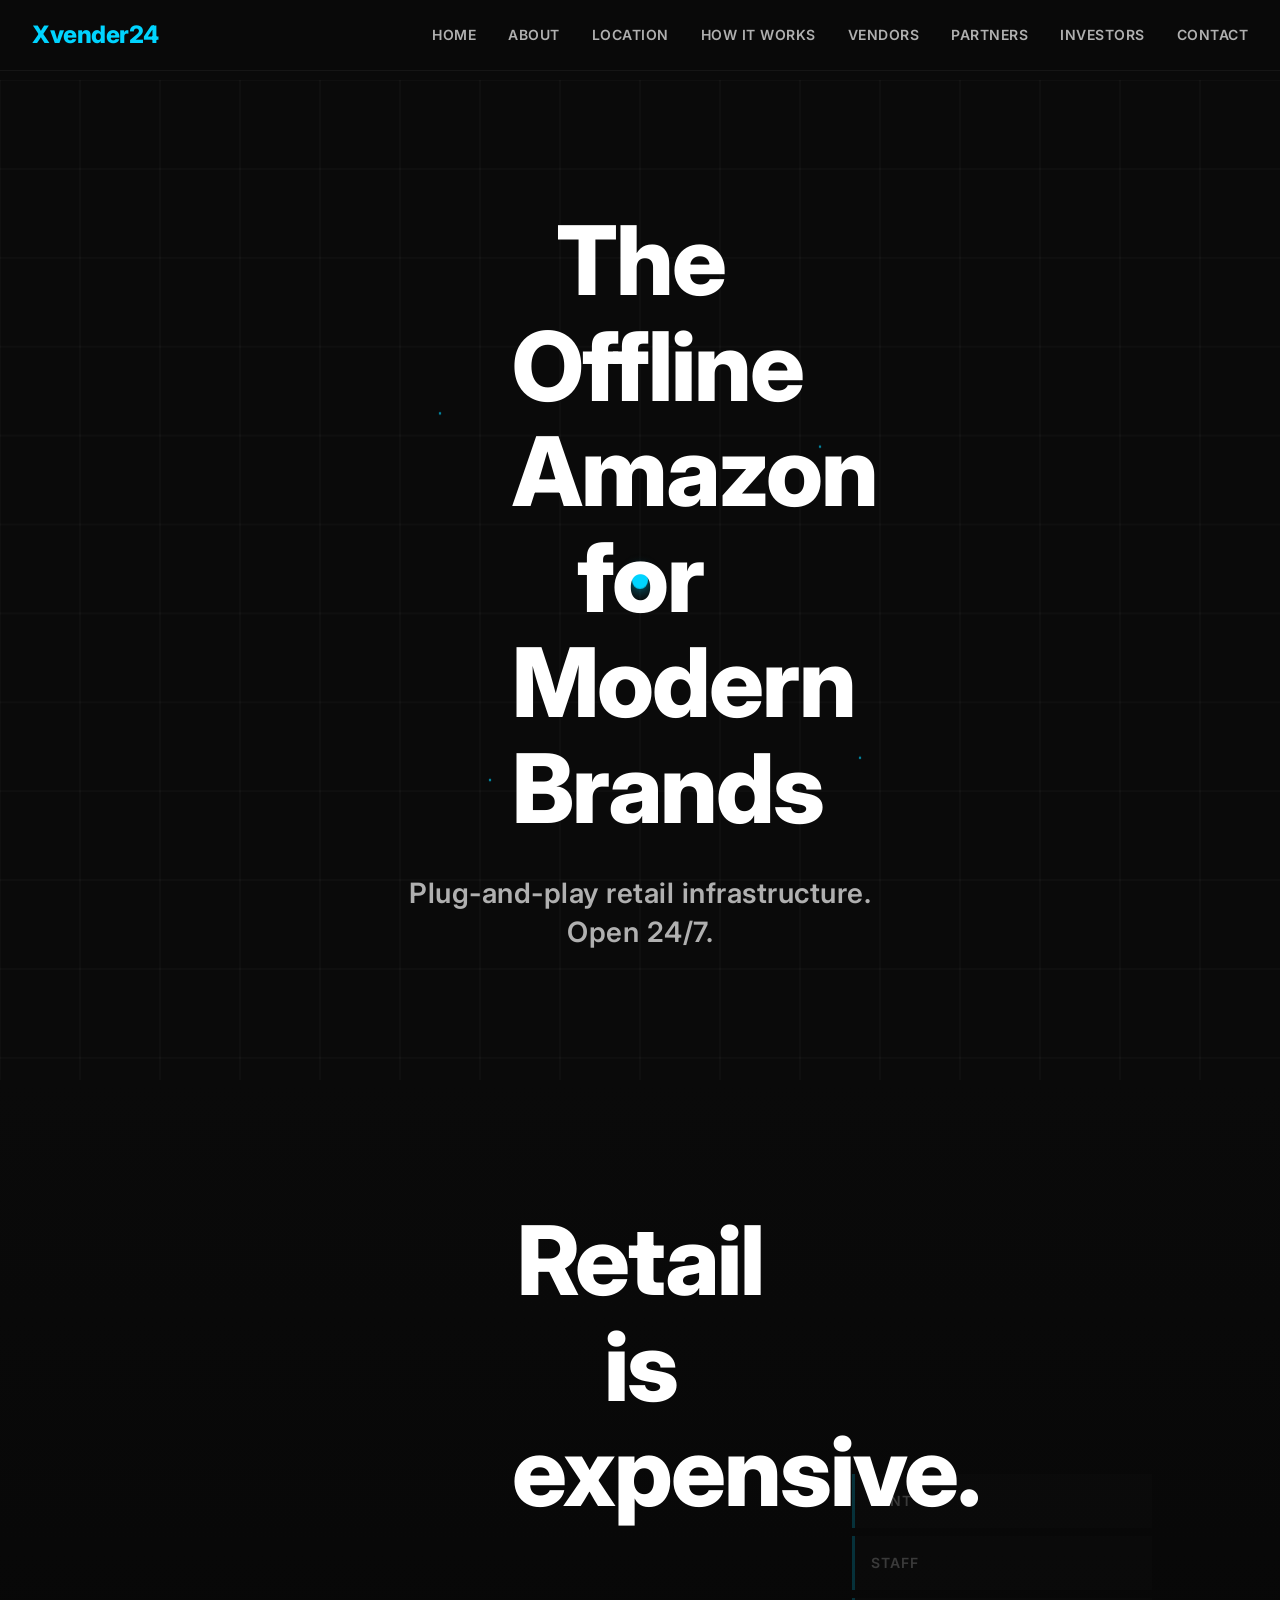
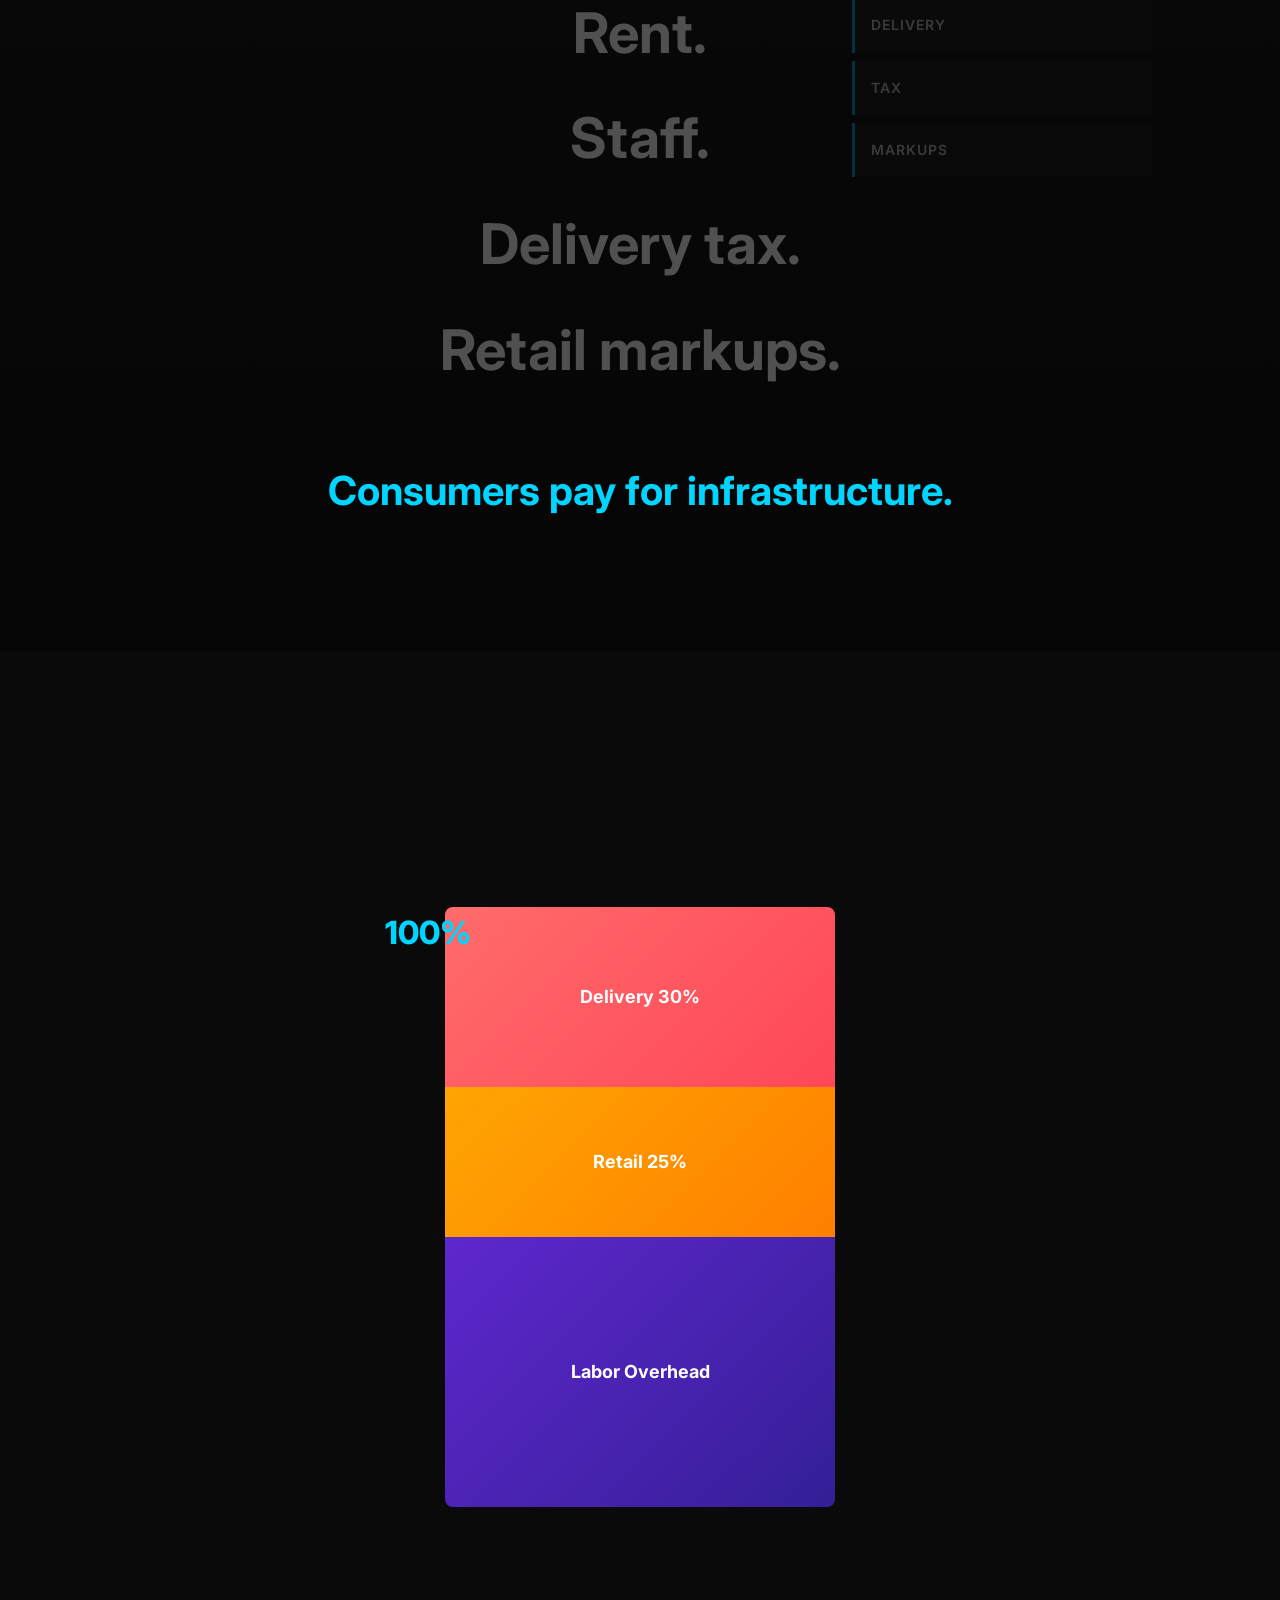
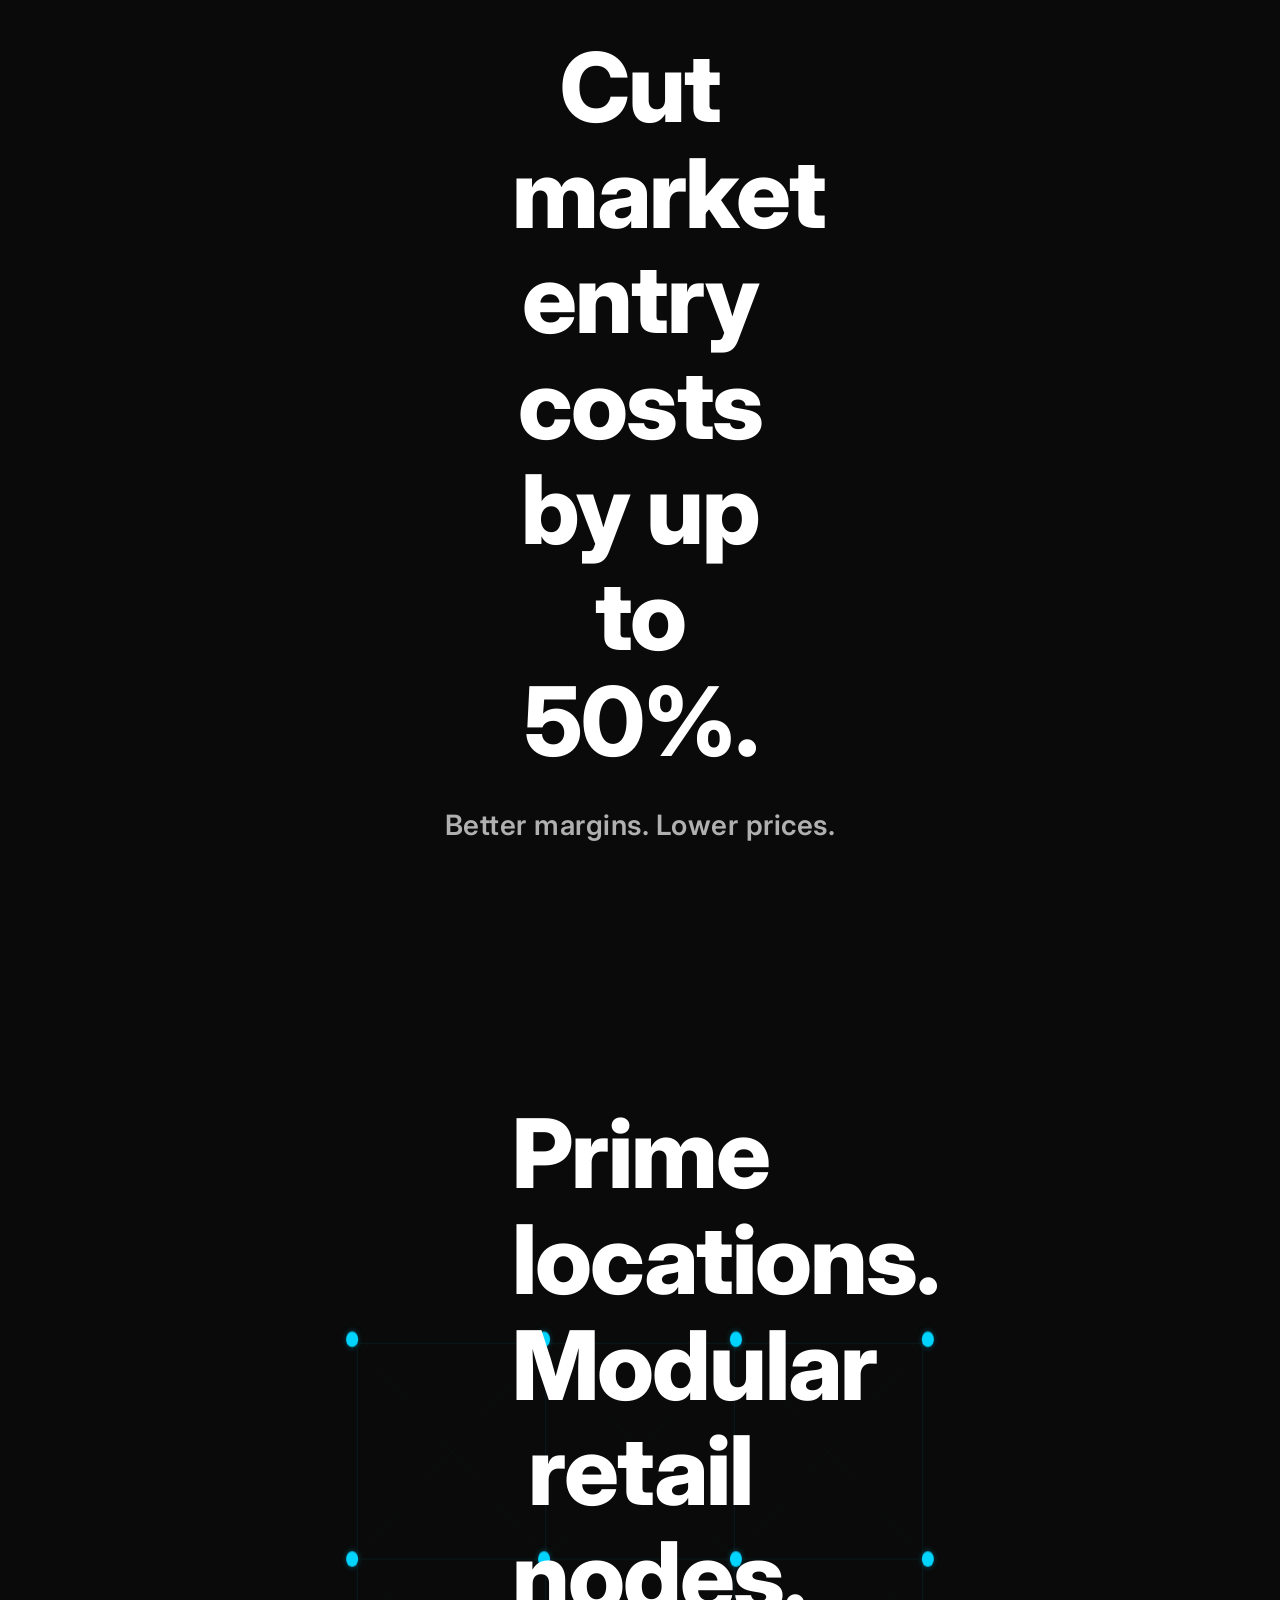
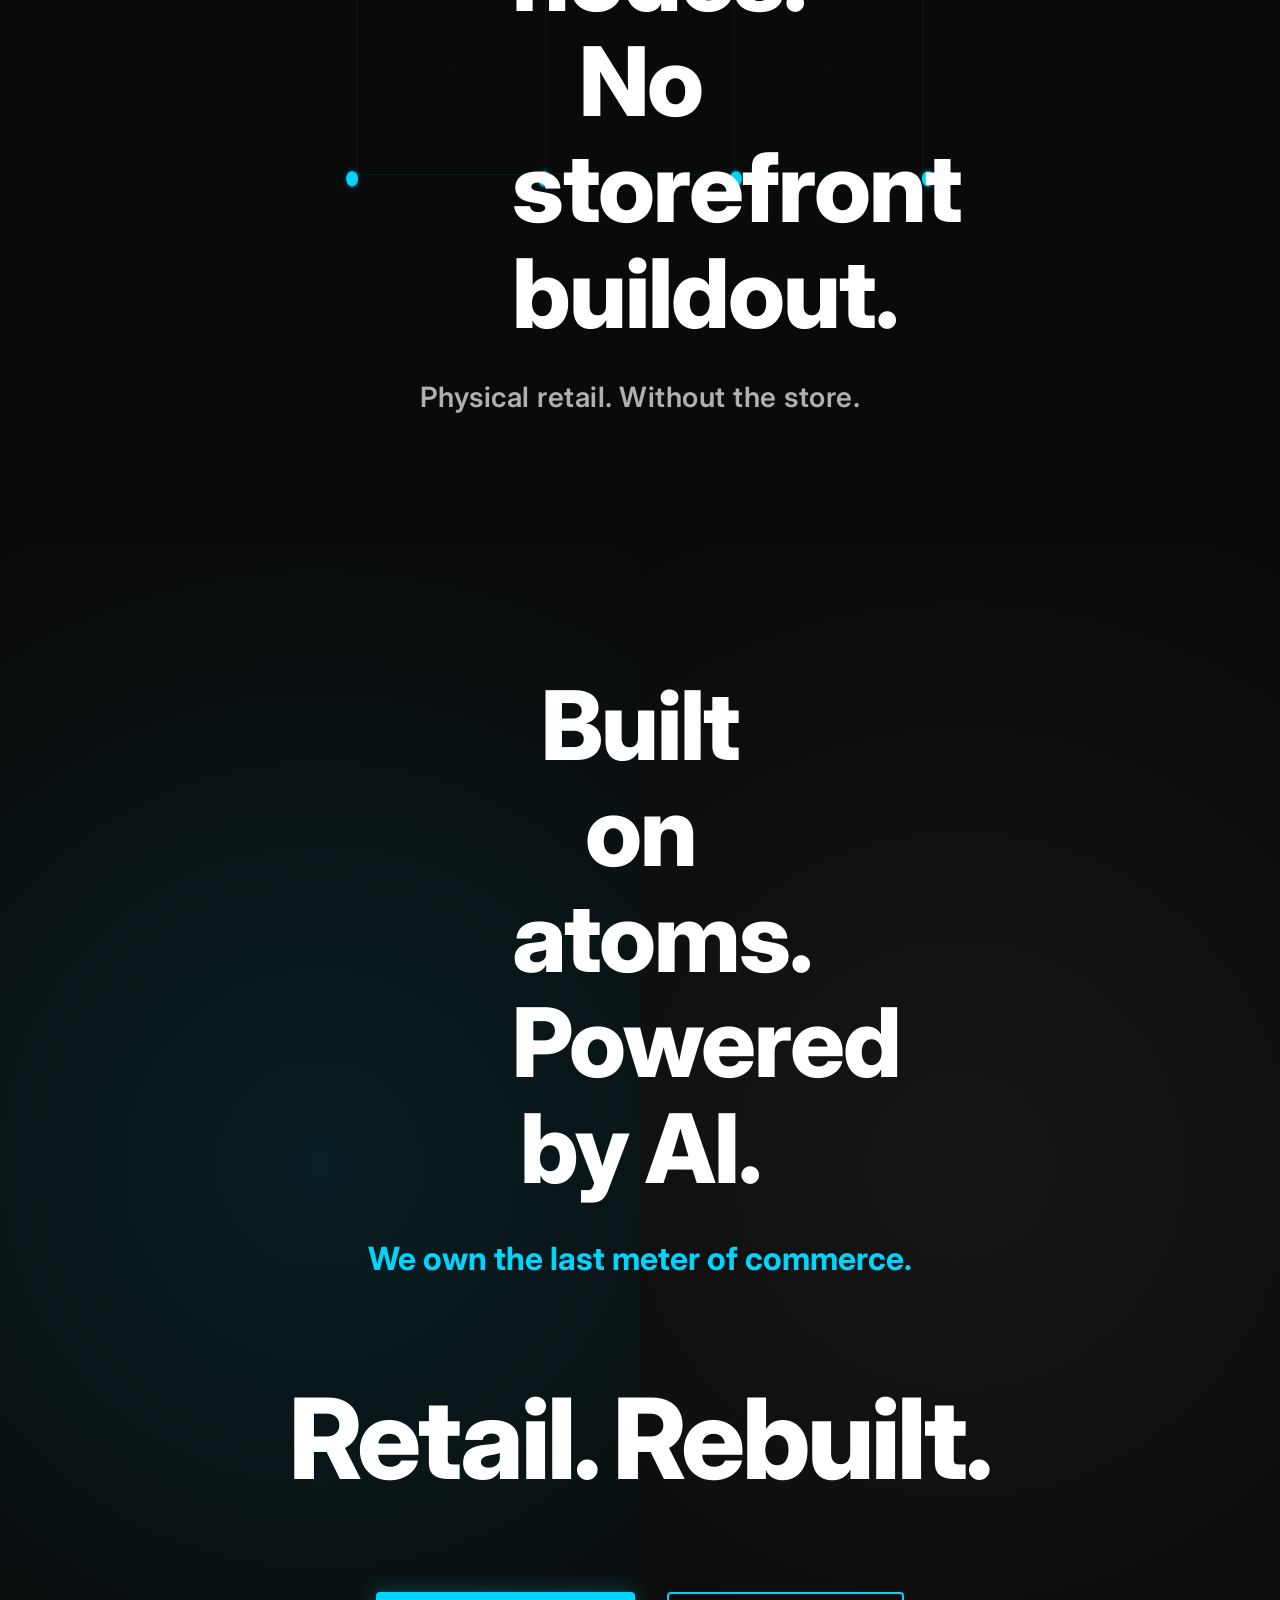
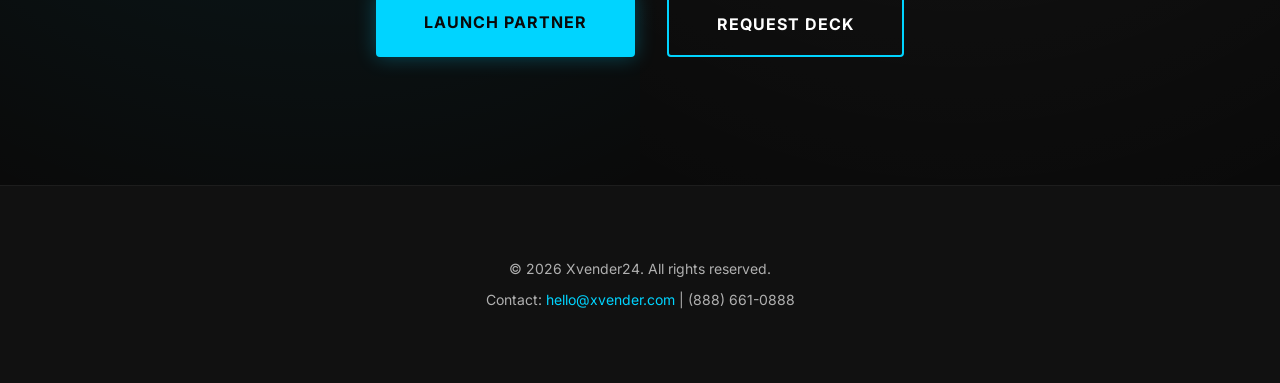
==== index.html @ c65c221c "🚀 Initial launch: Xvender24 static site - 7 pages: Home, About, Contact, How It Works, Investors, Pa" ====
<!DOCTYPE html>
<html lang="en">
<head>
    <meta charset="UTF-8">
    <meta name="viewport" content="width=device-width, initial-scale=1.0">
    <title>Xvender24 - The Offline Amazon for Modern Brands</title>
    <link rel="stylesheet" href="css/style.css">
    <link rel="preconnect" href="https://fonts.googleapis.com">
    <link rel="preconnect" href="https://fonts.gstatic.com" crossorigin>
    <link href="https://fonts.googleapis.com/css2?family=Inter:wght@400;600;700;800&display=swap" rel="stylesheet">
</head>
<body>
    <!-- Navigation -->
    <nav class="nav">
        <div class="nav-container">
            <div class="logo">Xvender24</div>
            <ul class="nav-menu">
                <li><a href="#home">Home</a></li>
                <li><a href="about.html">About</a></li>
                <li><a href="location.html">Location</a></li>
                <li><a href="how-it-works.html">How it Works</a></li>
                <li><a href="vendors.html">Vendors</a></li>
                <li><a href="partners.html">Partners</a></li>
                <li><a href="investors.html">Investors</a></li>
                <li><a href="contact.html">Contact</a></li>
            </ul>
        </div>
    </nav>

    <!-- Main Content -->
    <main class="main-content">
        
        <!-- SCREEN 1: CATEGORY DEFINITION -->
        <section class="screen screen-1" id="screen-1">
            <canvas id="cityCanvas" class="city-canvas"></canvas>
            <div class="screen-content">
                <h1 class="headline fade-in-up">The Offline Amazon<br>for Modern Brands</h1>
                <p class="subtitle fade-in-up delay-1">Plug-and-play retail infrastructure.<br>Open 24/7.</p>
            </div>
        </section>

        <!-- SCREEN 2: THE PROBLEM -->
        <section class="screen screen-2" id="screen-2">
            <div class="screen-content">
                <h2 class="headline fade-in-up">Retail is expensive.</h2>
                <div class="cost-layers">
                    <p class="cost-item fade-in-seq" data-delay="0">Rent.</p>
                    <p class="cost-item fade-in-seq" data-delay="1">Staff.</p>
                    <p class="cost-item fade-in-seq" data-delay="2">Delivery tax.</p>
                    <p class="cost-item fade-in-seq" data-delay="3">Retail markups.</p>
                </div>
                <p class="conclusion fade-in-up delay-4">Consumers pay for infrastructure.</p>
            </div>
            <div class="storefront-silhouette">
                <div class="cost-tag" data-label="Rent"></div>
                <div class="cost-tag" data-label="Staff"></div>
                <div class="cost-tag" data-label="Delivery"></div>
                <div class="cost-tag" data-label="Tax"></div>
                <div class="cost-tag" data-label="Markups"></div>
            </div>
        </section>

        <!-- SCREEN 3: THE SHIFT (CORE MOMENT) -->
        <section class="screen screen-3" id="screen-3">
            <div class="screen-content">
                <div class="cost-bar-container">
                    <div class="cost-bar" id="costBar">
                        <div class="cost-segment delivery" data-label="Delivery 30%"></div>
                        <div class="cost-segment retail" data-label="Retail 25%"></div>
                        <div class="cost-segment labor" data-label="Labor Overhead"></div>
                    </div>
                    <div class="cost-label-start">100%</div>
                    <div class="cost-label-end">50%</div>
                </div>
                <h2 class="headline fade-in-scale">Cut market entry costs<br>by up to 50%.</h2>
                <p class="subtitle fade-in-up delay-1">Better margins. Lower prices.</p>
            </div>
        </section>

        <!-- SCREEN 4: THE PLATFORM NETWORK -->
        <section class="screen screen-4" id="screen-4">
            <canvas id="networkCanvas" class="network-canvas"></canvas>
            <div class="screen-content">
                <h2 class="headline fade-in-up">Prime locations.<br>Modular retail nodes.<br>No storefront buildout.</h2>
                <p class="subtitle fade-in-up delay-1">Physical retail. Without the store.</p>
            </div>
        </section>

        <!-- SCREEN 5: STRATEGIC POSITION + CTA -->
        <section class="screen screen-5" id="screen-5">
            <div class="split-effect">
                <div class="split-left particles-canvas"></div>
                <div class="split-right product-silhouette"></div>
            </div>
            <div class="screen-content">
                <h2 class="headline fade-in-up">Built on atoms.<br>Powered by AI.</h2>
                <p class="tagline fade-in-up delay-1">We own the last meter of commerce.</p>
                <h3 class="final-line fade-in-scale delay-2">Retail. Rebuilt.</h3>
                <div class="cta-buttons fade-in-up delay-3">
                    <a href="vendors.html" class="btn btn-primary">Launch Partner</a>
                    <a href="investors.html" class="btn btn-secondary">Request Deck</a>
                </div>
            </div>
        </section>

    </main>

    <!-- Footer -->
    <footer class="footer">
        <div class="footer-content">
            <p>&copy; 2026 Xvender24. All rights reserved.</p>
            <p>Contact: <a href="mailto:hello@xvender.com">hello@xvender.com</a> | (888) 661-0888</p>
        </div>
    </footer>

    <script src="js/script.js"></script>
</body>
</html>
---- css/style.css ----
/* ===================================
   XVENDER24 - TESLA MINIMAL STYLE
   Style: Strategic Infrastructure
   =================================== */

/* ===== GLOBAL RESET & VARIABLES ===== */
* {
    margin: 0;
    padding: 0;
    box-sizing: border-box;
}

:root {
    /* Colors */
    --primary-bg: #0a0a0a;
    --secondary-bg: #111111;
    --accent-blue: #00d4ff;
    --accent-glow: rgba(0, 212, 255, 0.3);
    --text-primary: #ffffff;
    --text-secondary: #b0b0b0;
    --cost-grey: #505050;
    
    /* Typography */
    --font-main: 'Inter', -apple-system, BlinkMacSystemFont, sans-serif;
    --weight-regular: 400;
    --weight-semibold: 600;
    --weight-bold: 700;
    --weight-extra-bold: 800;
    
    /* Spacing */
    --spacing-xs: 8px;
    --spacing-sm: 16px;
    --spacing-md: 32px;
    --spacing-lg: 64px;
    --spacing-xl: 128px;
    
    /* Animation */
    --transition-smooth: 0.6s cubic-bezier(0.4, 0, 0.2, 1);
    --transition-fast: 0.3s ease;
}

/* ===== BASE STYLES ===== */
body {
    font-family: var(--font-main);
    background-color: var(--primary-bg);
    color: var(--text-primary);
    line-height: 1.6;
    overflow-x: hidden;
    -webkit-font-smoothing: antialiased;
    -moz-osx-font-smoothing: grayscale;
}

html {
    scroll-behavior: smooth;
}

/* ===== NAVIGATION ===== */
.nav {
    position: fixed;
    top: 0;
    left: 0;
    width: 100%;
    background: rgba(10, 10, 10, 0.95);
    backdrop-filter: blur(10px);
    z-index: 1000;
    border-bottom: 1px solid rgba(255, 255, 255, 0.05);
}

.nav-container {
    max-width: 1400px;
    margin: 0 auto;
    padding: var(--spacing-sm) var(--spacing-md);
    display: flex;
    justify-content: space-between;
    align-items: center;
}

.logo {
    font-size: 24px;
    font-weight: var(--weight-extra-bold);
    letter-spacing: -0.5px;
    color: var(--accent-blue);
}

.logo a {
    text-decoration: none;
    color: inherit;
}

.nav-menu {
    list-style: none;
    display: flex;
    gap: var(--spacing-md);
}

.nav-menu a {
    text-decoration: none;
    color: var(--text-secondary);
    font-size: 14px;
    font-weight: var(--weight-semibold);
    text-transform: uppercase;
    letter-spacing: 0.5px;
    transition: color var(--transition-fast);
}

.nav-menu a:hover {
    color: var(--accent-blue);
}

/* ===== MAIN CONTENT ===== */
.main-content {
    margin-top: 80px;
}

/* ===== SCREEN SECTIONS ===== */
.screen {
    min-height: 100vh;
    display: flex;
    align-items: center;
    justify-content: center;
    position: relative;
    padding: var(--spacing-xl) var(--spacing-md);
    overflow: hidden;
}

.screen-content {
    max-width: 1200px;
    margin: 0 auto;
    text-align: center;
    z-index: 10;
    position: relative;
}

/* ===== TYPOGRAPHY ===== */
.headline {
    font-size: clamp(48px, 8vw, 96px);
    font-weight: var(--weight-extra-bold);
    line-height: 1.1;
    letter-spacing: -2px;
    margin-bottom: var(--spacing-md);
    max-width: 4ch;
    margin-left: auto;
    margin-right: auto;
}

.subtitle {
    font-size: clamp(18px, 3vw, 28px);
    font-weight: var(--weight-semibold);
    color: var(--text-secondary);
    line-height: 1.4;
    letter-spacing: 0.5px;
}

.tagline {
    font-size: clamp(20px, 3.5vw, 32px);
    font-weight: var(--weight-bold);
    color: var(--accent-blue);
    margin: var(--spacing-md) 0;
}

.final-line {
    font-size: clamp(56px, 10vw, 112px);
    font-weight: var(--weight-extra-bold);
    letter-spacing: -3px;
    margin: var(--spacing-lg) 0;
}

.conclusion {
    font-size: clamp(24px, 4vw, 40px);
    font-weight: var(--weight-bold);
    margin-top: var(--spacing-lg);
    color: var(--accent-blue);
}

/* ===== ANIMATIONS ===== */
.fade-in-up {
    opacity: 0;
    transform: translateY(40px);
    transition: opacity var(--transition-smooth), 
                transform var(--transition-smooth);
}

.fade-in-up.visible {
    opacity: 1;
    transform: translateY(0);
}

.fade-in-scale {
    opacity: 0;
    transform: scale(0.95);
    transition: opacity var(--transition-smooth), 
                transform var(--transition-smooth);
}

.fade-in-scale.visible {
    opacity: 1;
    transform: scale(1);
}

.fade-in-seq {
    opacity: 0;
    transform: translateY(20px);
    transition: opacity var(--transition-smooth), 
                transform var(--transition-smooth);
}

.fade-in-seq.visible {
    opacity: 1;
    transform: translateY(0);
}

.delay-1 { transition-delay: 0.8s; }
.delay-2 { transition-delay: 1.6s; }
.delay-3 { transition-delay: 2.4s; }
.delay-4 { transition-delay: 3.2s; }

/* ===== SCREEN 1: CITY CANVAS ===== */
.city-canvas {
    position: absolute;
    top: 0;
    left: 0;
    width: 100%;
    height: 100%;
    z-index: 1;
}

/* ===== SCREEN 2: STOREFRONT & COST LAYERS ===== */
.screen-2 {
    background: linear-gradient(to bottom, var(--primary-bg), #050505);
}

.cost-layers {
    margin: var(--spacing-lg) 0;
}

.cost-item {
    font-size: clamp(32px, 5vw, 56px);
    font-weight: var(--weight-bold);
    color: var(--cost-grey);
    margin: var(--spacing-sm) 0;
}

.storefront-silhouette {
    position: absolute;
    right: 10%;
    top: 50%;
    transform: translateY(-50%);
    width: 300px;
    height: 400px;
    opacity: 0.2;
}

.cost-tag {
    position: relative;
    width: 100%;
    padding: var(--spacing-sm);
    margin: var(--spacing-xs) 0;
    background: rgba(255, 255, 255, 0.05);
    border-left: 3px solid var(--accent-blue);
    font-size: 14px;
    font-weight: var(--weight-semibold);
    text-transform: uppercase;
    letter-spacing: 1px;
}

.cost-tag::before {
    content: attr(data-label);
}

/* ===== SCREEN 3: COST BAR ===== */
.cost-bar-container {
    position: relative;
    width: 100%;
    max-width: 600px;
    margin: var(--spacing-xl) auto;
}

.cost-bar {
    position: relative;
    width: 100%;
    height: 600px;
    background: rgba(255, 255, 255, 0.05);
    border-radius: 8px;
    overflow: hidden;
    display: flex;
    flex-direction: column;
}

.cost-segment {
    position: relative;
    width: 100%;
    transition: all var(--transition-smooth);
    display: flex;
    align-items: center;
    justify-content: center;
    color: var(--text-primary);
    font-weight: var(--weight-bold);
    font-size: 18px;
}

.cost-segment::before {
    content: attr(data-label);
}

.cost-segment.delivery {
    height: 30%;
    background: linear-gradient(135deg, #ff6b6b, #ff4757);
}

.cost-segment.retail {
    height: 25%;
    background: linear-gradient(135deg, #ffa502, #ff7f00);
}

.cost-segment.labor {
    height: 45%;
    background: linear-gradient(135deg, #5f27cd, #341f97);
}

.cost-segment.dissolve {
    opacity: 0;
    transform: translateY(-100px);
}

.cost-label-start,
.cost-label-end {
    position: absolute;
    left: -60px;
    font-size: 32px;
    font-weight: var(--weight-extra-bold);
    color: var(--accent-blue);
}

.cost-label-start {
    top: 0;
}

.cost-label-end {
    bottom: 0;
    opacity: 0;
    transition: opacity var(--transition-smooth);
}

.cost-label-end.visible {
    opacity: 1;
}

/* ===== SCREEN 4: NETWORK CANVAS ===== */
.network-canvas {
    position: absolute;
    top: 0;
    left: 0;
    width: 100%;
    height: 100%;
    z-index: 1;
}

/* ===== SCREEN 5: SPLIT EFFECT & CTA ===== */
.split-effect {
    position: absolute;
    top: 0;
    left: 0;
    width: 100%;
    height: 100%;
    display: flex;
}

.split-left,
.split-right {
    width: 50%;
    height: 100%;
}

.split-left {
    background: radial-gradient(circle at center, rgba(0, 212, 255, 0.1), transparent);
}

.split-right {
    background: radial-gradient(circle at center, rgba(255, 255, 255, 0.05), transparent);
}

/* ===== CTA BUTTONS ===== */
.cta-buttons {
    display: flex;
    gap: var(--spacing-md);
    justify-content: center;
    margin-top: var(--spacing-lg);
}

.btn {
    display: inline-block;
    padding: 18px 48px;
    font-size: 16px;
    font-weight: var(--weight-bold);
    text-transform: uppercase;
    letter-spacing: 1px;
    text-decoration: none;
    border-radius: 4px;
    transition: all var(--transition-fast);
    cursor: pointer;
}

.btn-primary {
    background: var(--accent-blue);
    color: var(--primary-bg);
    box-shadow: 0 0 20px var(--accent-glow);
}

.btn-primary:hover {
    background: #00b8e6;
    box-shadow: 0 0 40px var(--accent-glow);
    transform: translateY(-2px);
}

.btn-secondary {
    background: transparent;
    color: var(--text-primary);
    border: 2px solid var(--accent-blue);
}

.btn-secondary:hover {
    background: var(--accent-blue);
    color: var(--primary-bg);
    transform: translateY(-2px);
}

/* ===== FOOTER ===== */
.footer {
    background: var(--secondary-bg);
    padding: var(--spacing-lg) var(--spacing-md);
    text-align: center;
    border-top: 1px solid rgba(255, 255, 255, 0.05);
}

.footer-content {
    max-width: 1200px;
    margin: 0 auto;
}

.footer p {
    color: var(--text-secondary);
    font-size: 14px;
    margin: var(--spacing-xs) 0;
}

.footer a {
    color: var(--accent-blue);
    text-decoration: none;
    transition: color var(--transition-fast);
}

.footer a:hover {
    color: var(--text-primary);
}

/* ===== RESPONSIVE ===== */
@media (max-width: 768px) {
    .nav-menu {
        display: none; /* Simplified for mobile - could add hamburger menu */
    }
    
    .headline {
        font-size: 48px;
        max-width: none;
    }
    
    .subtitle {
        font-size: 20px;
    }
    
    .cta-buttons {
        flex-direction: column;
        align-items: stretch;
    }
    
    .btn {
        width: 100%;
    }
    
    .cost-bar {
        height: 400px;
    }
    
    .split-effect {
        flex-direction: column;
    }
    
    .split-left,
    .split-right {
        width: 100%;
        height: 50%;
    }
    
    .storefront-silhouette {
        display: none;
    }
}
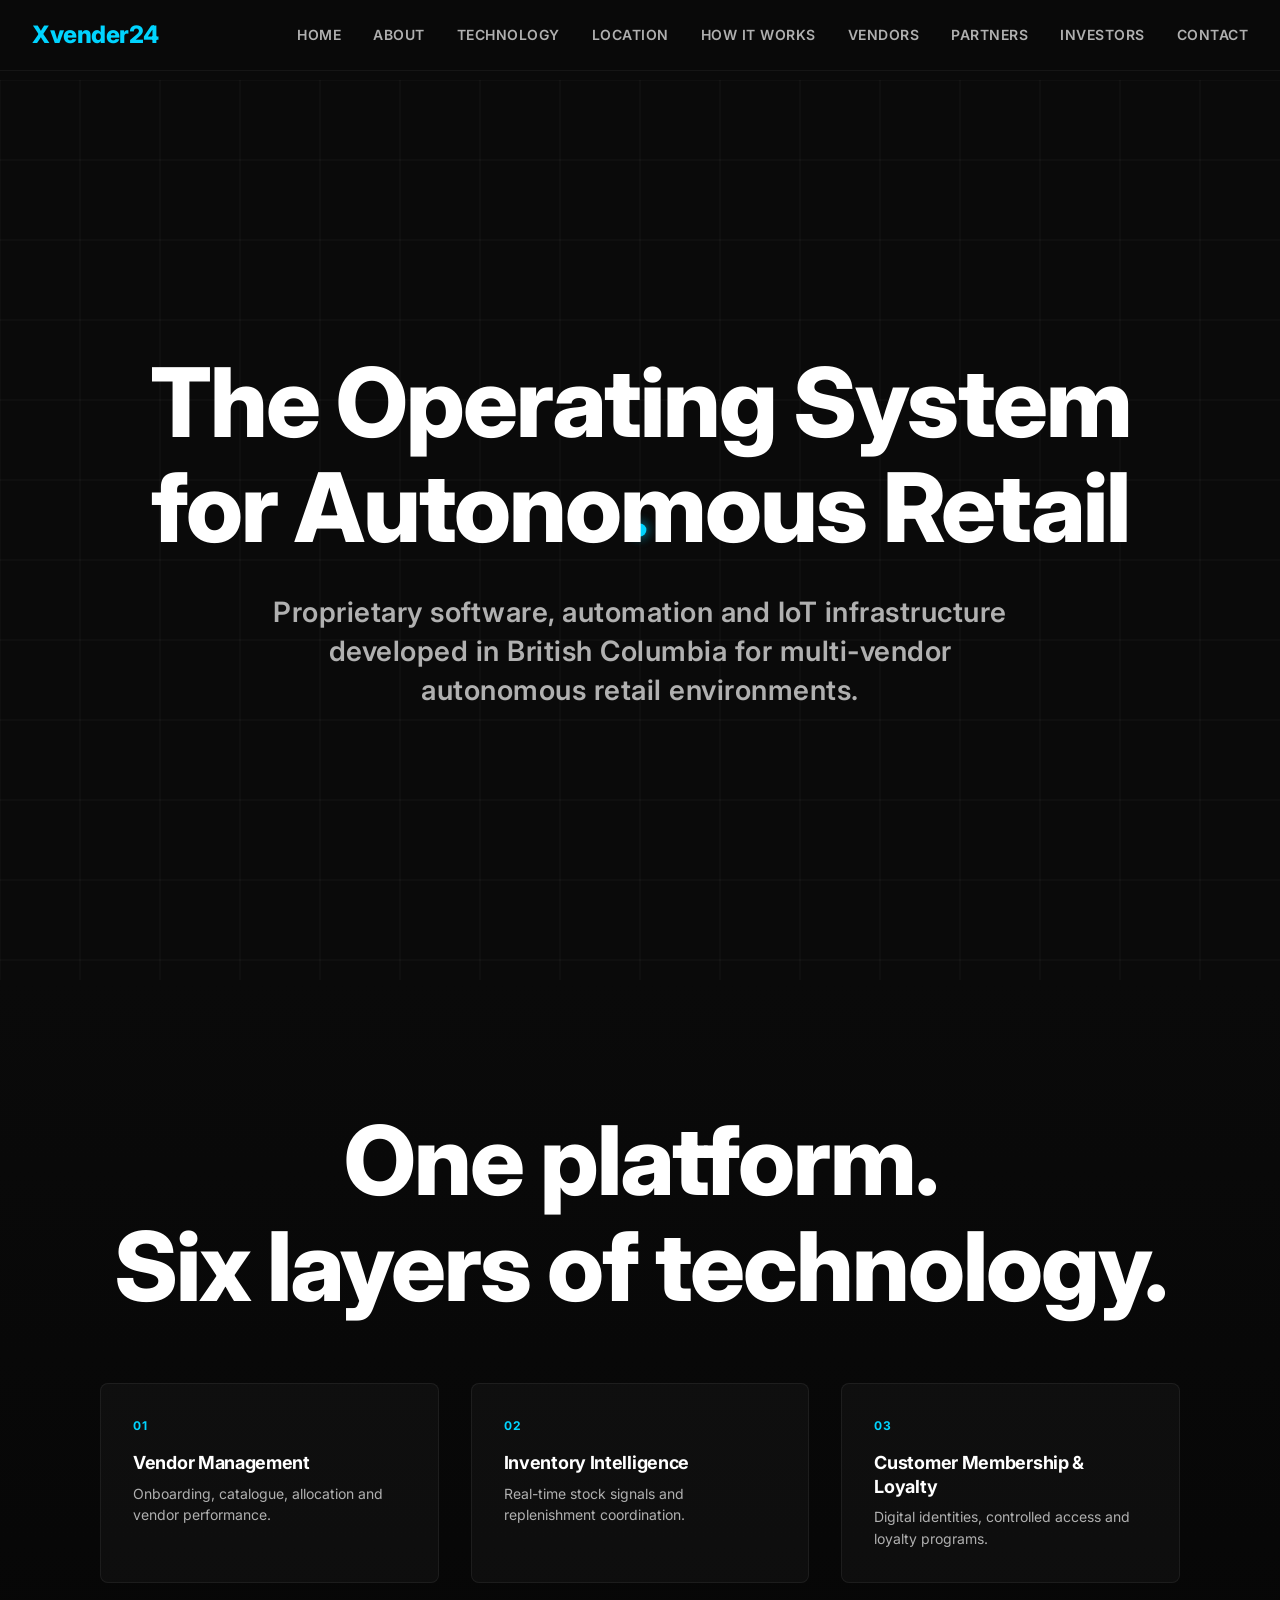
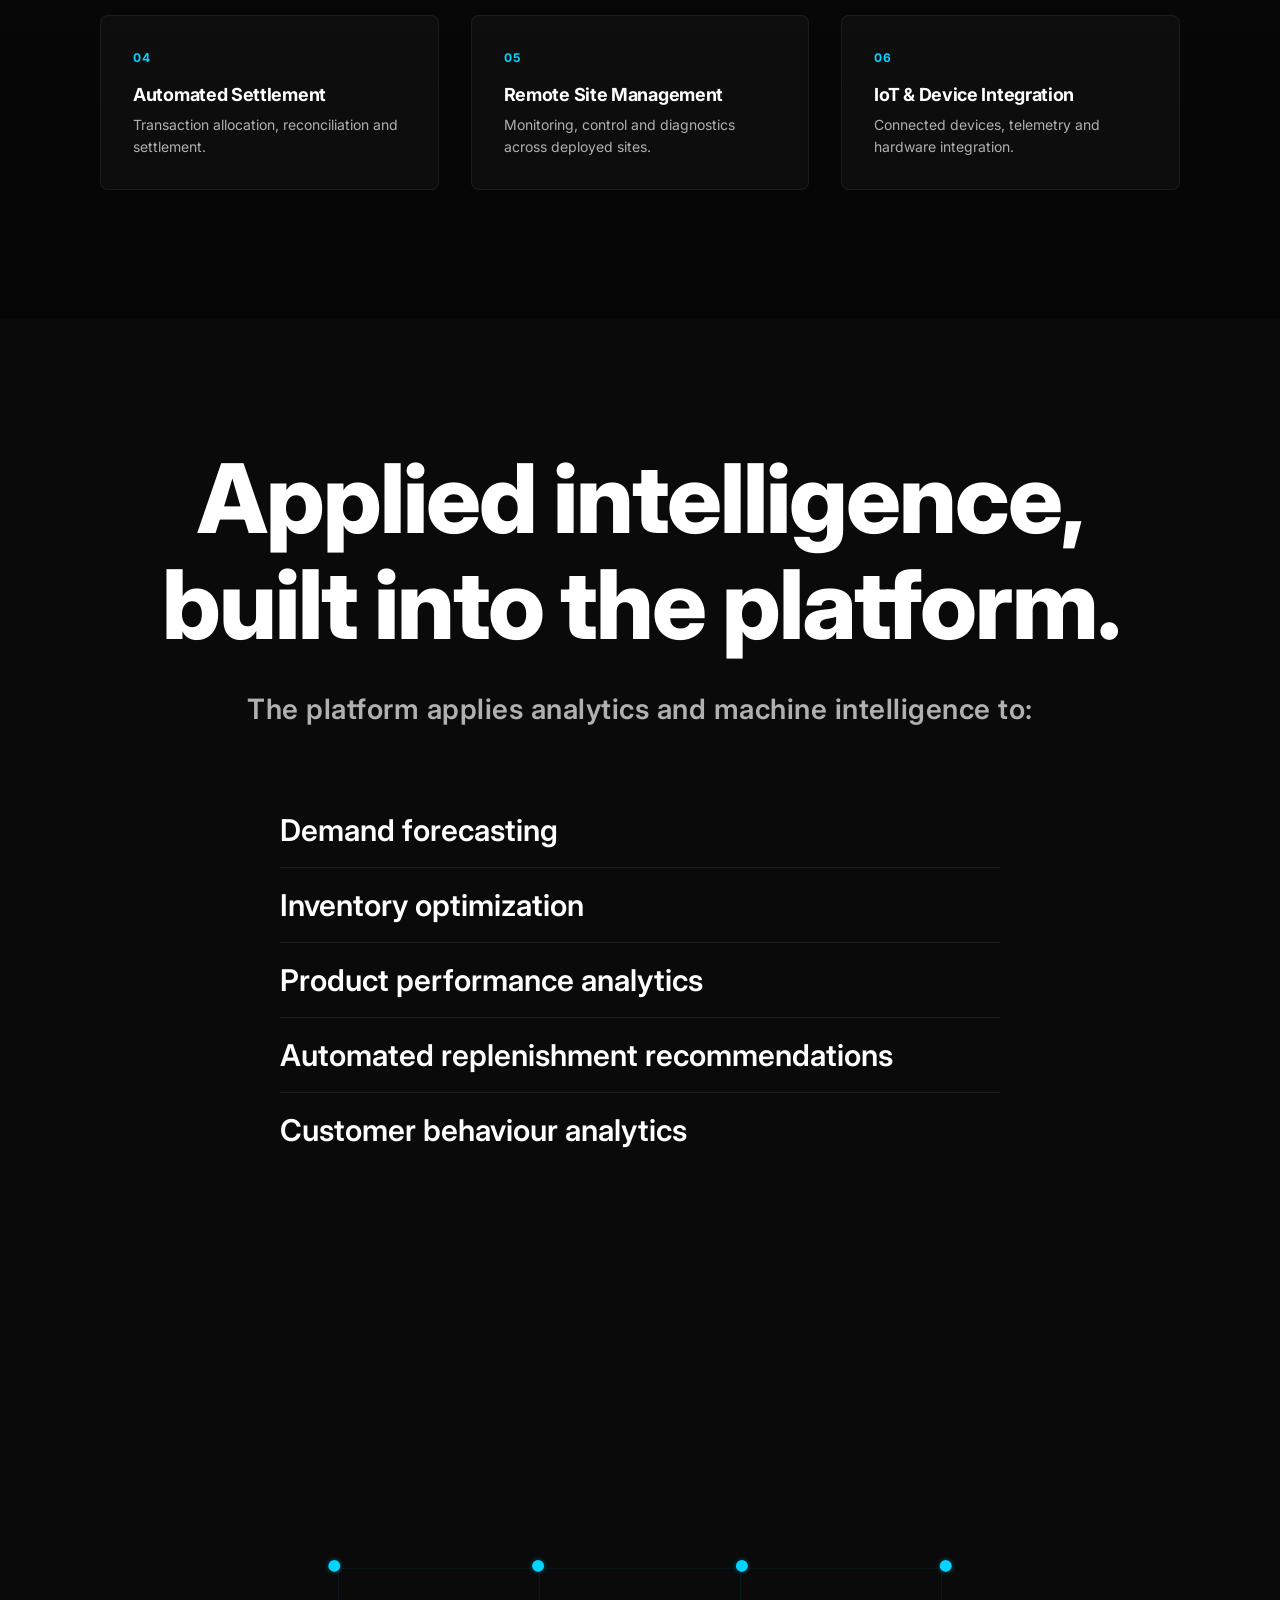
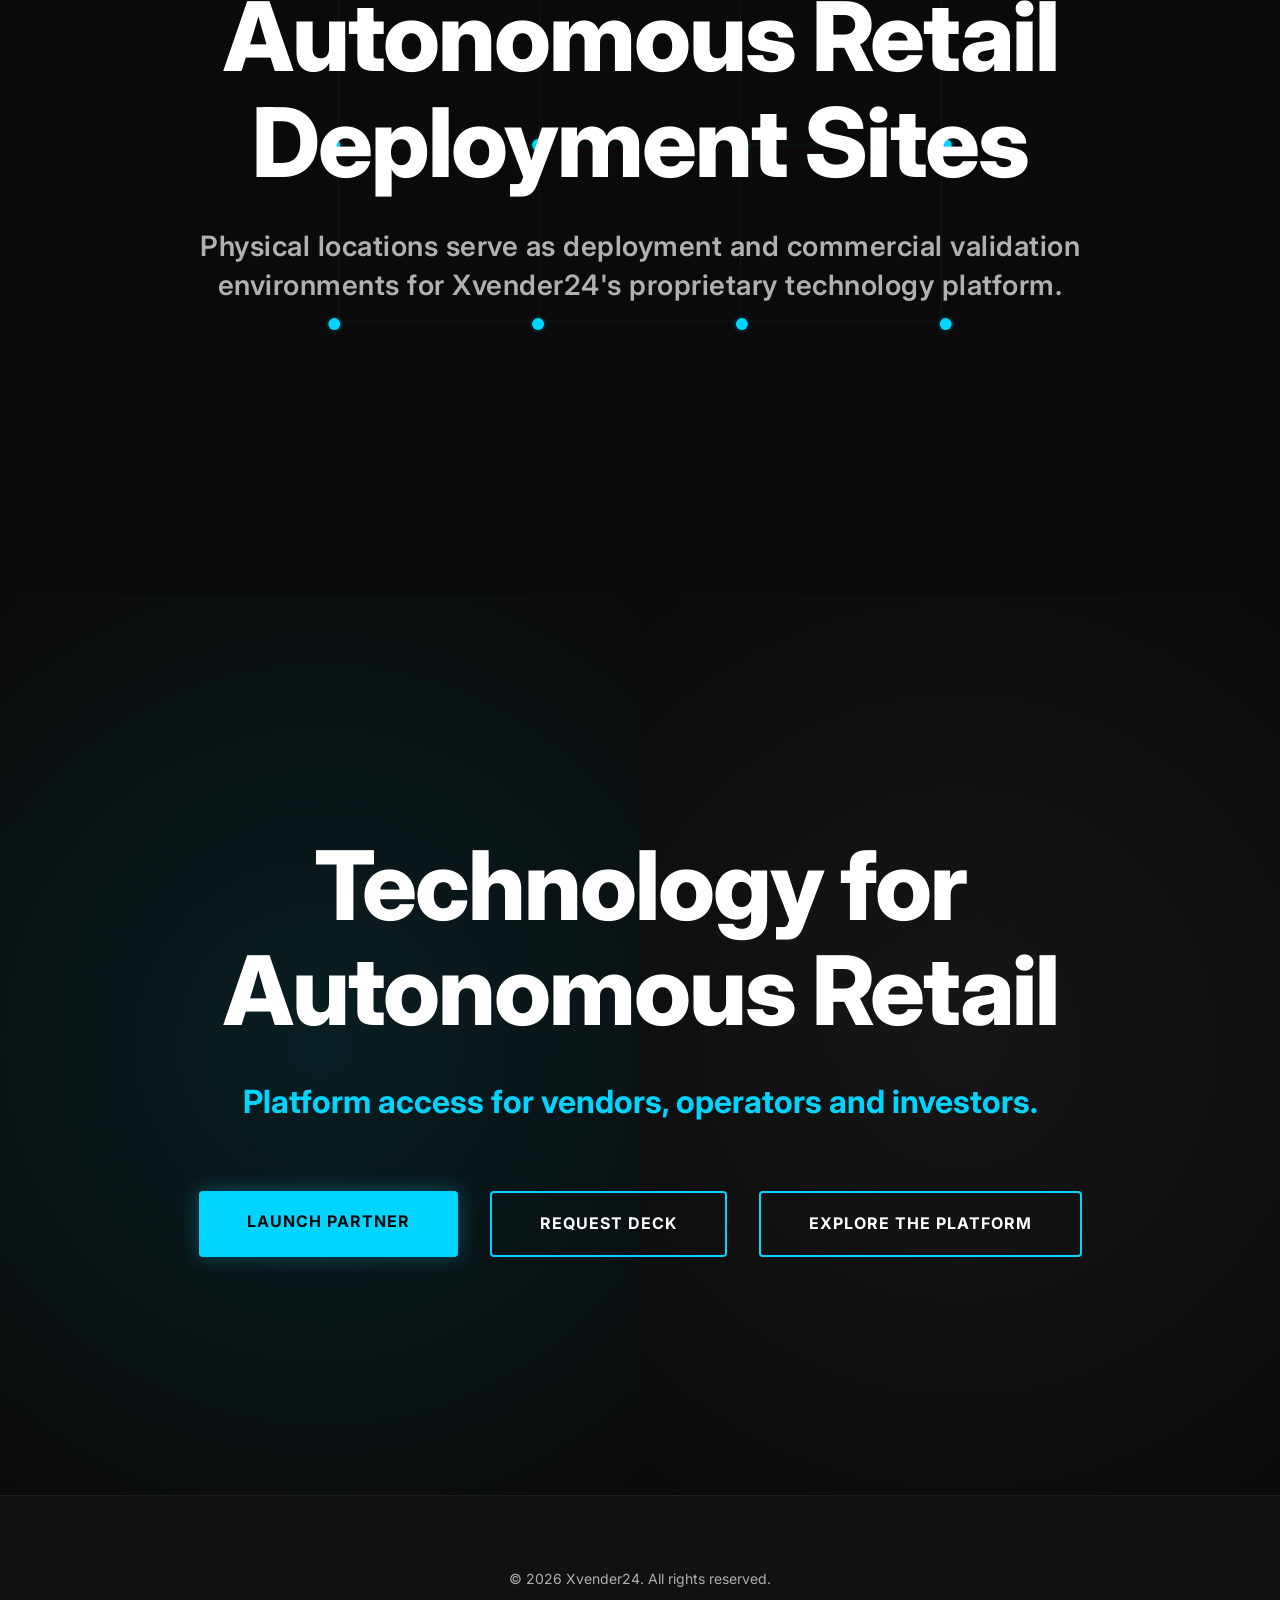
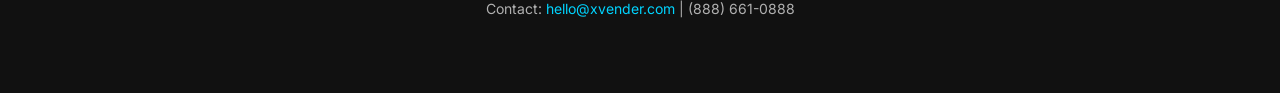
==== commit 53ae054a: "Rebrand to technology company: new home positioning, Technology page, no-js fallback, nav update" ====
--- a/index.html
+++ b/index.html
@@ -1,10 +1,13 @@
 <!DOCTYPE html>
-<html lang="en">
+<html lang="en" class="no-js">
 <head>
     <meta charset="UTF-8">
+    <script>document.documentElement.classList.remove('no-js');document.documentElement.classList.add('js');</script>
     <meta name="viewport" content="width=device-width, initial-scale=1.0">
-    <title>Xvender24 - The Offline Amazon for Modern Brands</title>
+    <title>Xvender24 - The Operating System for Autonomous Retail</title>
+    <meta name="description" content="Xvender24 develops proprietary software, automation and IoT infrastructure in British Columbia for multi-vendor autonomous retail environments.">
     <link rel="stylesheet" href="css/style.css">
+    <link rel="stylesheet" href="css/home.css">
     <link rel="preconnect" href="https://fonts.googleapis.com">
     <link rel="preconnect" href="https://fonts.gstatic.com" crossorigin>
     <link href="https://fonts.googleapis.com/css2?family=Inter:wght@400;600;700;800&display=swap" rel="stylesheet">
@@ -13,10 +16,11 @@
     <!-- Navigation -->
     <nav class="nav">
         <div class="nav-container">
-            <div class="logo">Xvender24</div>
+            <div class="logo"><a href="index.html">Xvender24</a></div>
             <ul class="nav-menu">
-                <li><a href="#home">Home</a></li>
+                <li><a href="index.html" class="active">Home</a></li>
                 <li><a href="about.html">About</a></li>
+                <li><a href="technology.html">Technology</a></li>
                 <li><a href="location.html">Location</a></li>
                 <li><a href="how-it-works.html">How it Works</a></li>
                 <li><a href="vendors.html">Vendors</a></li>
@@ -29,76 +33,92 @@
 
     <!-- Main Content -->
     <main class="main-content">
-        
-        <!-- SCREEN 1: CATEGORY DEFINITION -->
+
+        <!-- SCREEN 1: HERO -->
         <section class="screen screen-1" id="screen-1">
             <canvas id="cityCanvas" class="city-canvas"></canvas>
             <div class="screen-content">
-                <h1 class="headline fade-in-up">The Offline Amazon<br>for Modern Brands</h1>
-                <p class="subtitle fade-in-up delay-1">Plug-and-play retail infrastructure.<br>Open 24/7.</p>
+                <h1 class="headline fade-in-up">The Operating System<br>for Autonomous Retail</h1>
+                <p class="subtitle fade-in-up delay-1">Proprietary software, automation and IoT infrastructure<br>developed in British Columbia for multi-vendor<br>autonomous retail environments.</p>
             </div>
         </section>
 
-        <!-- SCREEN 2: THE PROBLEM -->
+        <!-- SCREEN 2: TECHNOLOGY MODULES -->
         <section class="screen screen-2" id="screen-2">
             <div class="screen-content">
-                <h2 class="headline fade-in-up">Retail is expensive.</h2>
-                <div class="cost-layers">
-                    <p class="cost-item fade-in-seq" data-delay="0">Rent.</p>
-                    <p class="cost-item fade-in-seq" data-delay="1">Staff.</p>
-                    <p class="cost-item fade-in-seq" data-delay="2">Delivery tax.</p>
-                    <p class="cost-item fade-in-seq" data-delay="3">Retail markups.</p>
+                <h2 class="headline fade-in-up">One platform.<br>Six layers of technology.</h2>
+                <div class="modules-grid">
+                    <div class="module-item fade-in-seq" data-delay="0">
+                        <span class="module-index">01</span>
+                        <h3 class="module-name">Vendor Management</h3>
+                        <p class="module-desc">Onboarding, catalogue, allocation and vendor performance.</p>
+                    </div>
+                    <div class="module-item fade-in-seq" data-delay="1">
+                        <span class="module-index">02</span>
+                        <h3 class="module-name">Inventory Intelligence</h3>
+                        <p class="module-desc">Real-time stock signals and replenishment coordination.</p>
+                    </div>
+                    <div class="module-item fade-in-seq" data-delay="2">
+                        <span class="module-index">03</span>
+                        <h3 class="module-name">Customer Membership &amp; Loyalty</h3>
+                        <p class="module-desc">Digital identities, controlled access and loyalty programs.</p>
+                    </div>
+                    <div class="module-item fade-in-seq" data-delay="3">
+                        <span class="module-index">04</span>
+                        <h3 class="module-name">Automated Settlement</h3>
+                        <p class="module-desc">Transaction allocation, reconciliation and settlement.</p>
+                    </div>
+                    <div class="module-item fade-in-seq" data-delay="4">
+                        <span class="module-index">05</span>
+                        <h3 class="module-name">Remote Site Management</h3>
+                        <p class="module-desc">Monitoring, control and diagnostics across deployed sites.</p>
+                    </div>
+                    <div class="module-item fade-in-seq" data-delay="5">
+                        <span class="module-index">06</span>
+                        <h3 class="module-name">IoT &amp; Device Integration</h3>
+                        <p class="module-desc">Connected devices, telemetry and hardware integration.</p>
+                    </div>
                 </div>
-                <p class="conclusion fade-in-up delay-4">Consumers pay for infrastructure.</p>
-            </div>
-            <div class="storefront-silhouette">
-                <div class="cost-tag" data-label="Rent"></div>
-                <div class="cost-tag" data-label="Staff"></div>
-                <div class="cost-tag" data-label="Delivery"></div>
-                <div class="cost-tag" data-label="Tax"></div>
-                <div class="cost-tag" data-label="Markups"></div>
             </div>
         </section>
 
-        <!-- SCREEN 3: THE SHIFT (CORE MOMENT) -->
+        <!-- SCREEN 3: APPLIED INTELLIGENCE -->
         <section class="screen screen-3" id="screen-3">
             <div class="screen-content">
-                <div class="cost-bar-container">
-                    <div class="cost-bar" id="costBar">
-                        <div class="cost-segment delivery" data-label="Delivery 30%"></div>
-                        <div class="cost-segment retail" data-label="Retail 25%"></div>
-                        <div class="cost-segment labor" data-label="Labor Overhead"></div>
-                    </div>
-                    <div class="cost-label-start">100%</div>
-                    <div class="cost-label-end">50%</div>
+                <h2 class="headline fade-in-up">Applied intelligence,<br>built into the platform.</h2>
+                <p class="subtitle fade-in-up delay-1">The platform applies analytics and machine intelligence to:</p>
+                <div class="ai-list">
+                    <p class="ai-item fade-in-seq" data-delay="0">Demand forecasting</p>
+                    <p class="ai-item fade-in-seq" data-delay="1">Inventory optimization</p>
+                    <p class="ai-item fade-in-seq" data-delay="2">Product performance analytics</p>
+                    <p class="ai-item fade-in-seq" data-delay="3">Automated replenishment recommendations</p>
+                    <p class="ai-item fade-in-seq" data-delay="4">Customer behaviour analytics</p>
                 </div>
-                <h2 class="headline fade-in-scale">Cut market entry costs<br>by up to 50%.</h2>
-                <p class="subtitle fade-in-up delay-1">Better margins. Lower prices.</p>
             </div>
         </section>
 
-        <!-- SCREEN 4: THE PLATFORM NETWORK -->
+        <!-- SCREEN 4: DEPLOYMENT SITES -->
         <section class="screen screen-4" id="screen-4">
             <canvas id="networkCanvas" class="network-canvas"></canvas>
             <div class="screen-content">
-                <h2 class="headline fade-in-up">Prime locations.<br>Modular retail nodes.<br>No storefront buildout.</h2>
-                <p class="subtitle fade-in-up delay-1">Physical retail. Without the store.</p>
+                <h2 class="headline fade-in-up">Autonomous Retail<br>Deployment Sites</h2>
+                <p class="subtitle fade-in-up delay-1">Physical locations serve as deployment and commercial validation<br>environments for Xvender24's proprietary technology platform.</p>
             </div>
         </section>
 
-        <!-- SCREEN 5: STRATEGIC POSITION + CTA -->
+        <!-- SCREEN 5: CTA -->
         <section class="screen screen-5" id="screen-5">
             <div class="split-effect">
                 <div class="split-left particles-canvas"></div>
                 <div class="split-right product-silhouette"></div>
             </div>
             <div class="screen-content">
-                <h2 class="headline fade-in-up">Built on atoms.<br>Powered by AI.</h2>
-                <p class="tagline fade-in-up delay-1">We own the last meter of commerce.</p>
-                <h3 class="final-line fade-in-scale delay-2">Retail. Rebuilt.</h3>
-                <div class="cta-buttons fade-in-up delay-3">
+                <h2 class="headline fade-in-up">Technology for<br>Autonomous Retail</h2>
+                <p class="tagline fade-in-up delay-1">Platform access for vendors, operators and investors.</p>
+                <div class="cta-buttons fade-in-up delay-2">
                     <a href="vendors.html" class="btn btn-primary">Launch Partner</a>
                     <a href="investors.html" class="btn btn-secondary">Request Deck</a>
+                    <a href="technology.html" class="btn btn-secondary">Explore the Platform</a>
                 </div>
             </div>
         </section>
--- a/css/style.css
+++ b/css/style.css
@@ -453,6 +453,21 @@
     color: var(--text-primary);
 }
 
+/* ===== REDUCED MOTION ===== */
+@media (prefers-reduced-motion: reduce) {
+    /* fall through */
+}
+
+/* ===== PROGRESSIVE ENHANCEMENT FALLBACK ===== */
+/* Content is visible by default (no-js / JS failure).
+   Animation initial states apply only when JS is active. */
+.no-js .fade-in-up,
+.no-js .fade-in-scale,
+.no-js .fade-in-seq {
+    opacity: 1 !important;
+    transform: none !important;
+}
+
 /* ===== RESPONSIVE ===== */
 @media (max-width: 768px) {
     .nav-menu {
--- a/css/home.css
+++ b/css/home.css
@@ -0,0 +1,110 @@
+/* ===================================
+   HOME PAGE - TECHNOLOGY PLATFORM
+   Extends the global style system.
+   =================================== */
+
+/* ===== HEADLINE OVERRIDE ===== */
+/* Global .headline has max-width: 4ch (legacy short-title constraint).
+   Home headlines are long-form; let them flow naturally. */
+.screen .headline {
+    max-width: none;
+}
+
+/* ===== SCREEN 2: TECHNOLOGY MODULES ===== */
+.screen-2 {
+    background: linear-gradient(to bottom, var(--primary-bg), #050505);
+}
+
+.modules-grid {
+    display: grid;
+    grid-template-columns: repeat(3, 1fr);
+    gap: var(--spacing-md);
+    max-width: 1080px;
+    margin: var(--spacing-lg) auto 0;
+    text-align: left;
+}
+
+.module-item {
+    padding: var(--spacing-md);
+    background: rgba(255, 255, 255, 0.03);
+    border: 1px solid rgba(255, 255, 255, 0.06);
+    border-radius: 8px;
+    transition: border-color var(--transition-fast), background var(--transition-fast);
+}
+
+.module-item:hover {
+    border-color: var(--accent-blue);
+    background: rgba(0, 212, 255, 0.04);
+}
+
+.module-index {
+    display: block;
+    font-size: 12px;
+    font-weight: var(--weight-bold);
+    color: var(--accent-blue);
+    letter-spacing: 1px;
+    margin-bottom: var(--spacing-sm);
+}
+
+.module-name {
+    font-size: 18px;
+    font-weight: var(--weight-bold);
+    color: var(--text-primary);
+    letter-spacing: -0.3px;
+    margin-bottom: var(--spacing-xs);
+    line-height: 1.3;
+}
+
+.module-desc {
+    font-size: 14px;
+    font-weight: var(--weight-regular);
+    line-height: 1.55;
+    color: var(--text-secondary);
+}
+
+/* ===== SCREEN 3: APPLIED INTELLIGENCE ===== */
+.ai-list {
+    max-width: 720px;
+    margin: var(--spacing-lg) auto 0;
+    text-align: left;
+}
+
+.ai-item {
+    font-size: clamp(20px, 3vw, 30px);
+    font-weight: var(--weight-semibold);
+    color: var(--text-primary);
+    padding: var(--spacing-sm) 0;
+    border-bottom: 1px solid rgba(255, 255, 255, 0.08);
+    line-height: 1.4;
+}
+
+.ai-item:last-child {
+    border-bottom: none;
+}
+
+/* ===== SCREEN 5: CTA BUTTONS ===== */
+.screen-5 .cta-buttons {
+    flex-wrap: wrap;
+}
+
+/* ===== RESPONSIVE ===== */
+@media (max-width: 768px) {
+    .modules-grid {
+        grid-template-columns: 1fr;
+        gap: var(--spacing-sm);
+        margin-top: var(--spacing-md);
+        text-align: left;
+    }
+
+    .module-item {
+        padding: var(--spacing-sm) var(--spacing-md);
+    }
+
+    .ai-list {
+        margin-top: var(--spacing-md);
+    }
+
+    .ai-item {
+        font-size: 18px;
+    }
+}
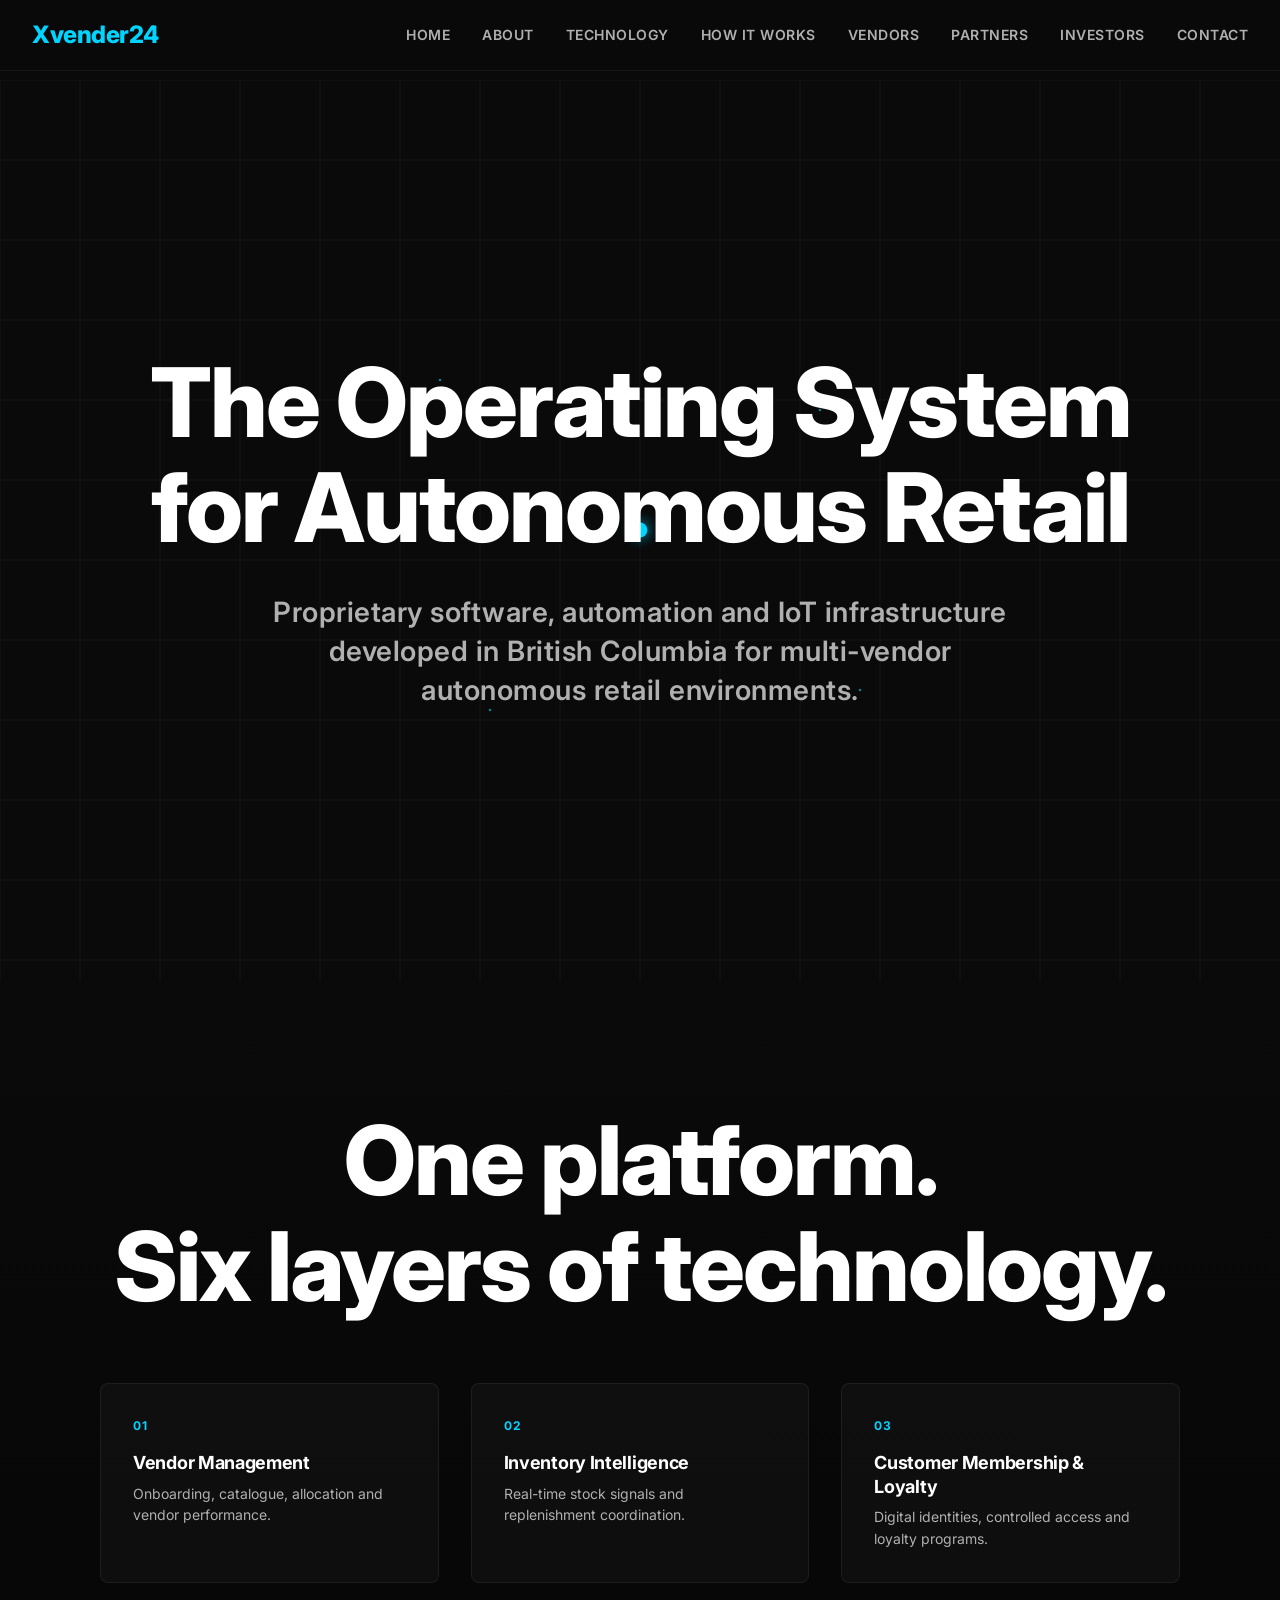
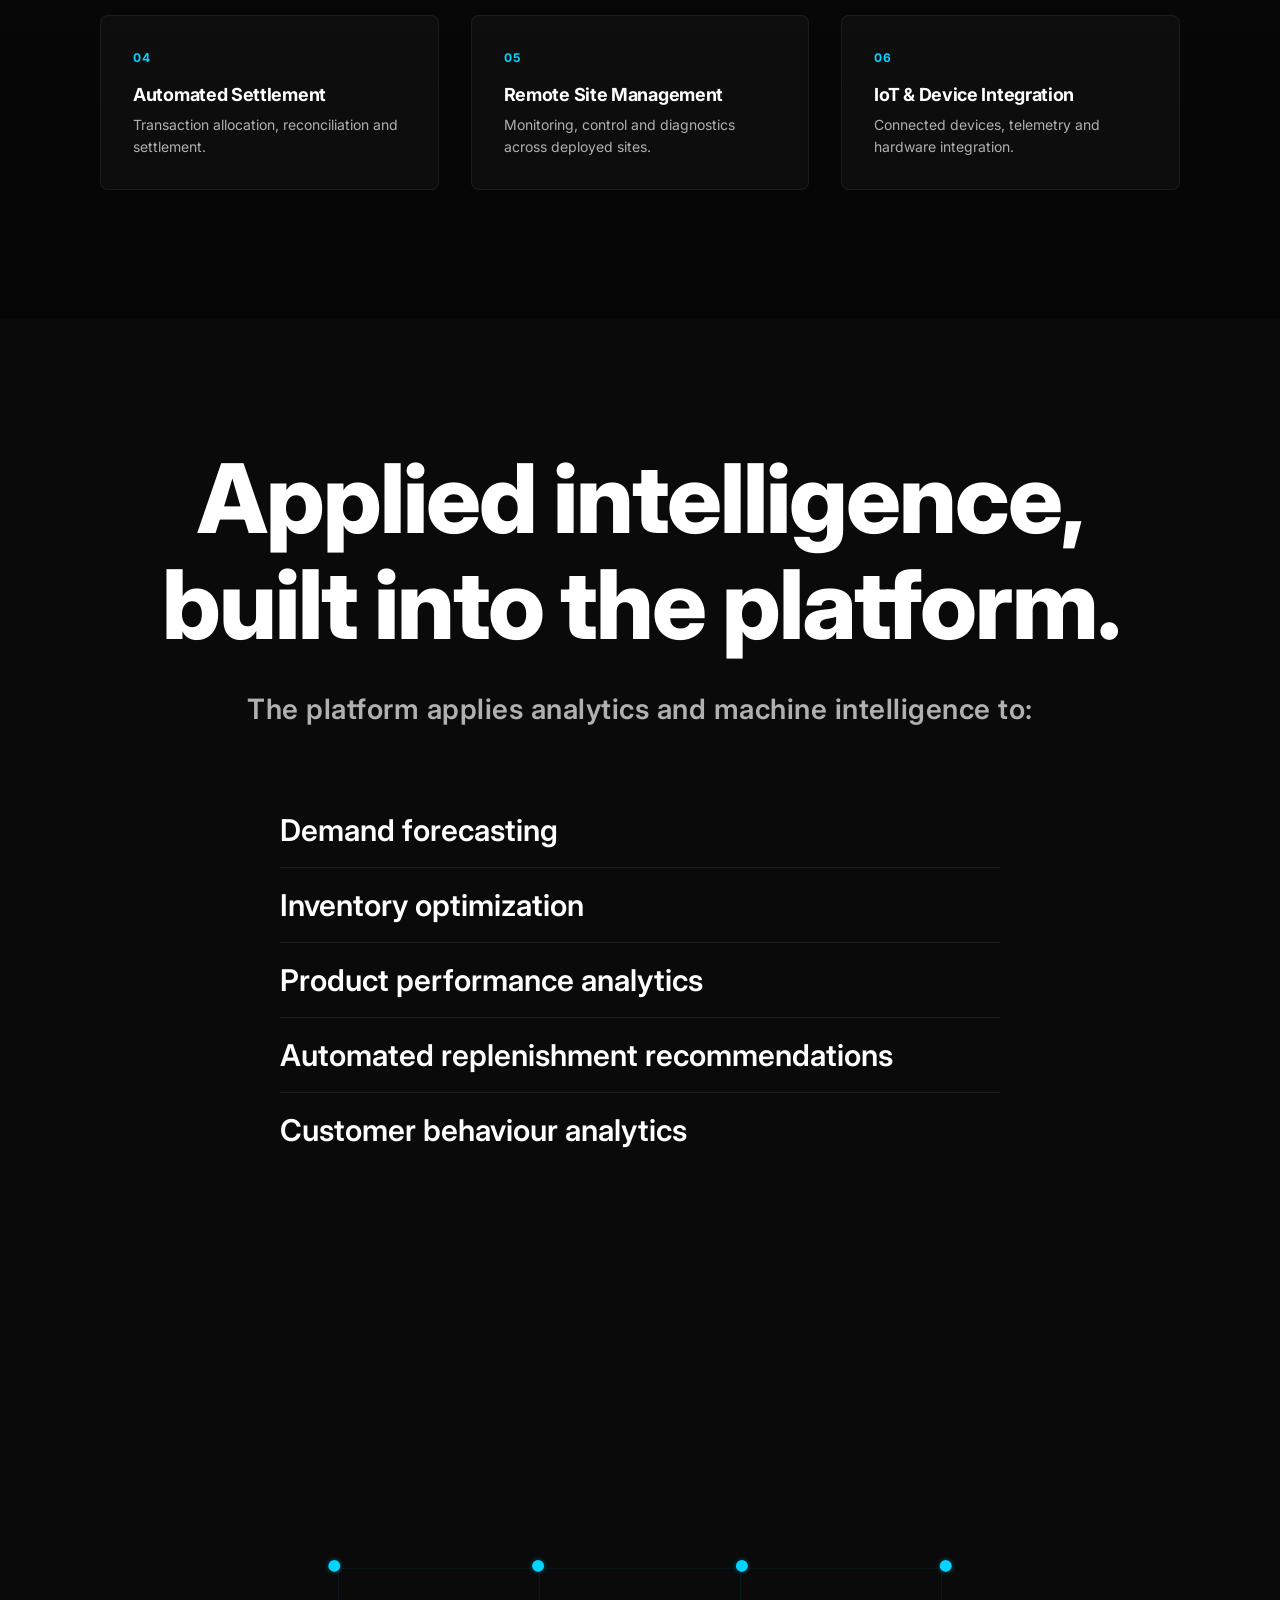
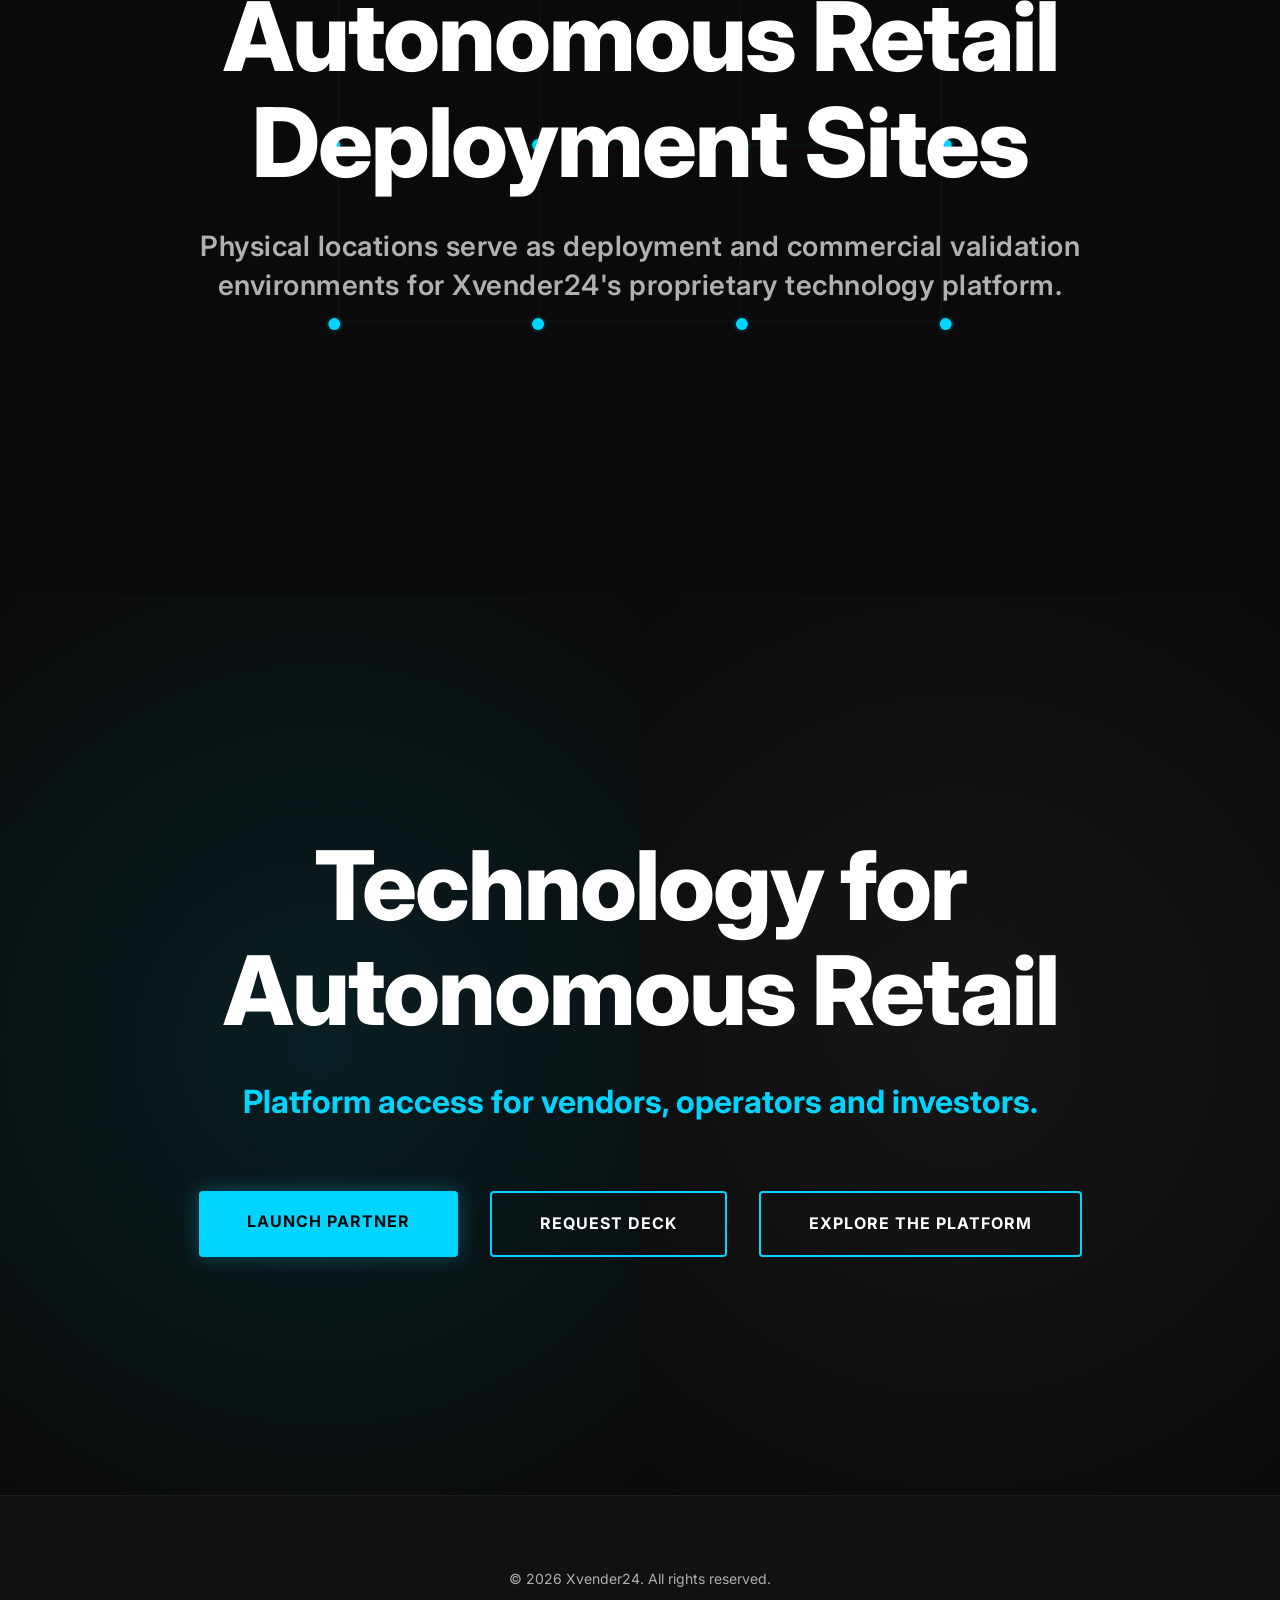
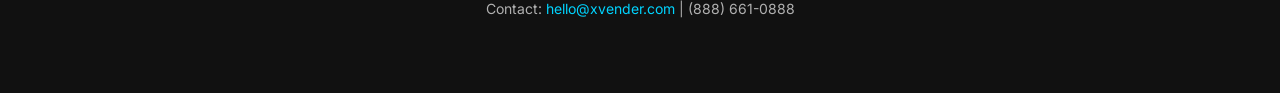
==== commit 76c00061: "Remove Location page and all nav links (no substantive content)" ====
--- a/index.html
+++ b/index.html
@@ -21,7 +21,6 @@
                 <li><a href="index.html" class="active">Home</a></li>
                 <li><a href="about.html">About</a></li>
                 <li><a href="technology.html">Technology</a></li>
-                <li><a href="location.html">Location</a></li>
                 <li><a href="how-it-works.html">How it Works</a></li>
                 <li><a href="vendors.html">Vendors</a></li>
                 <li><a href="partners.html">Partners</a></li>
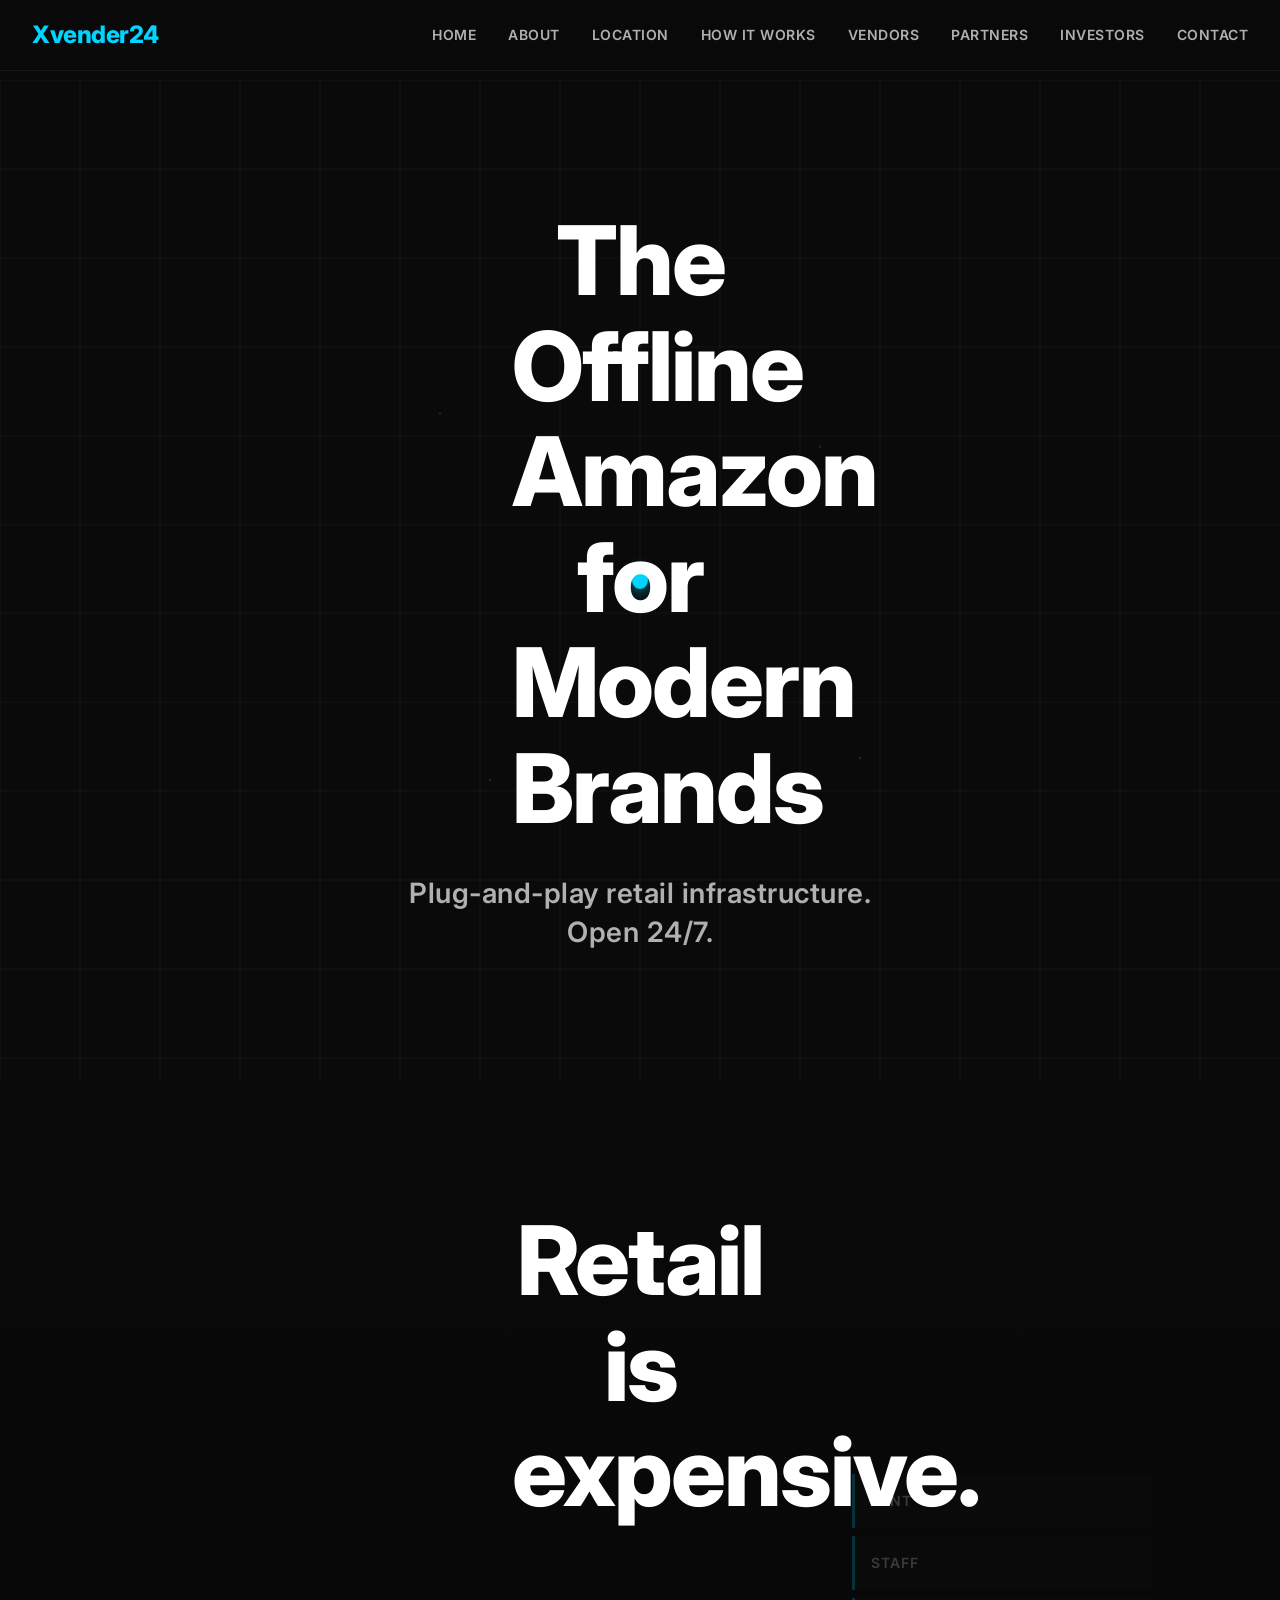
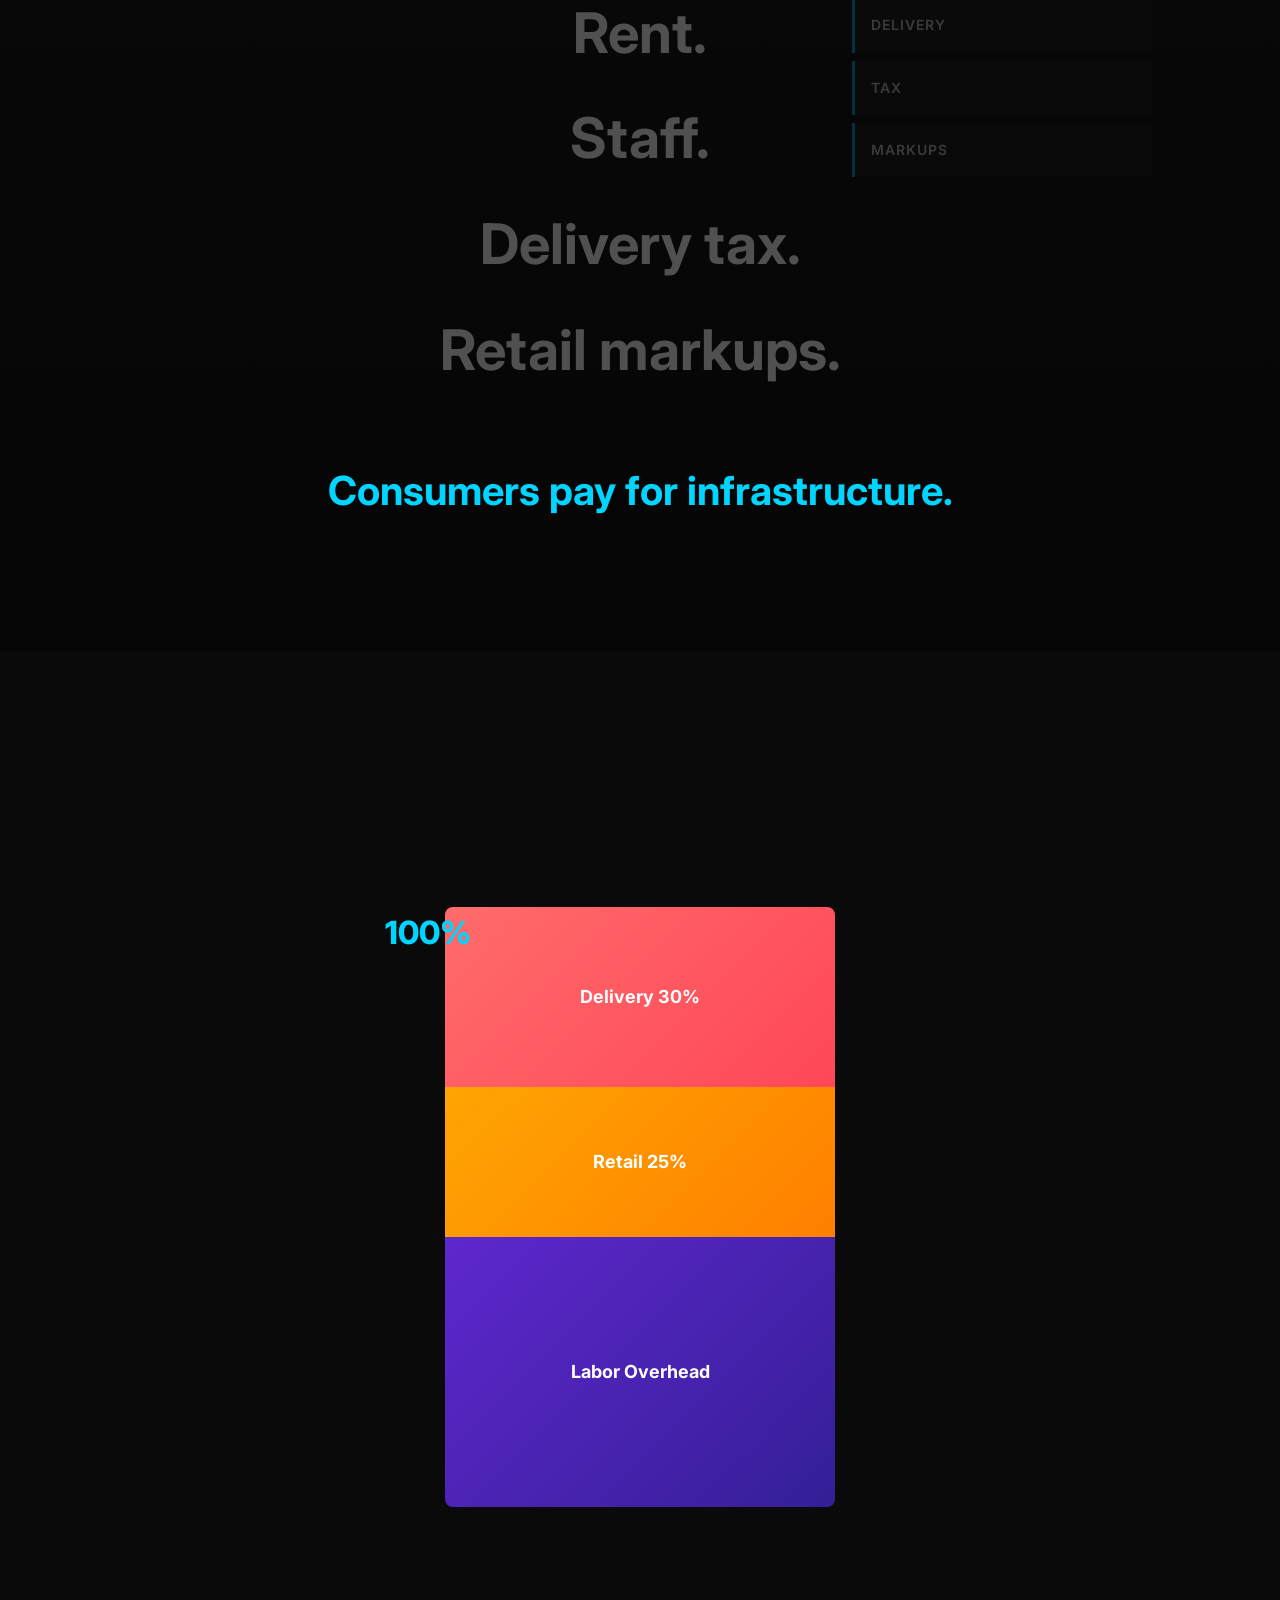
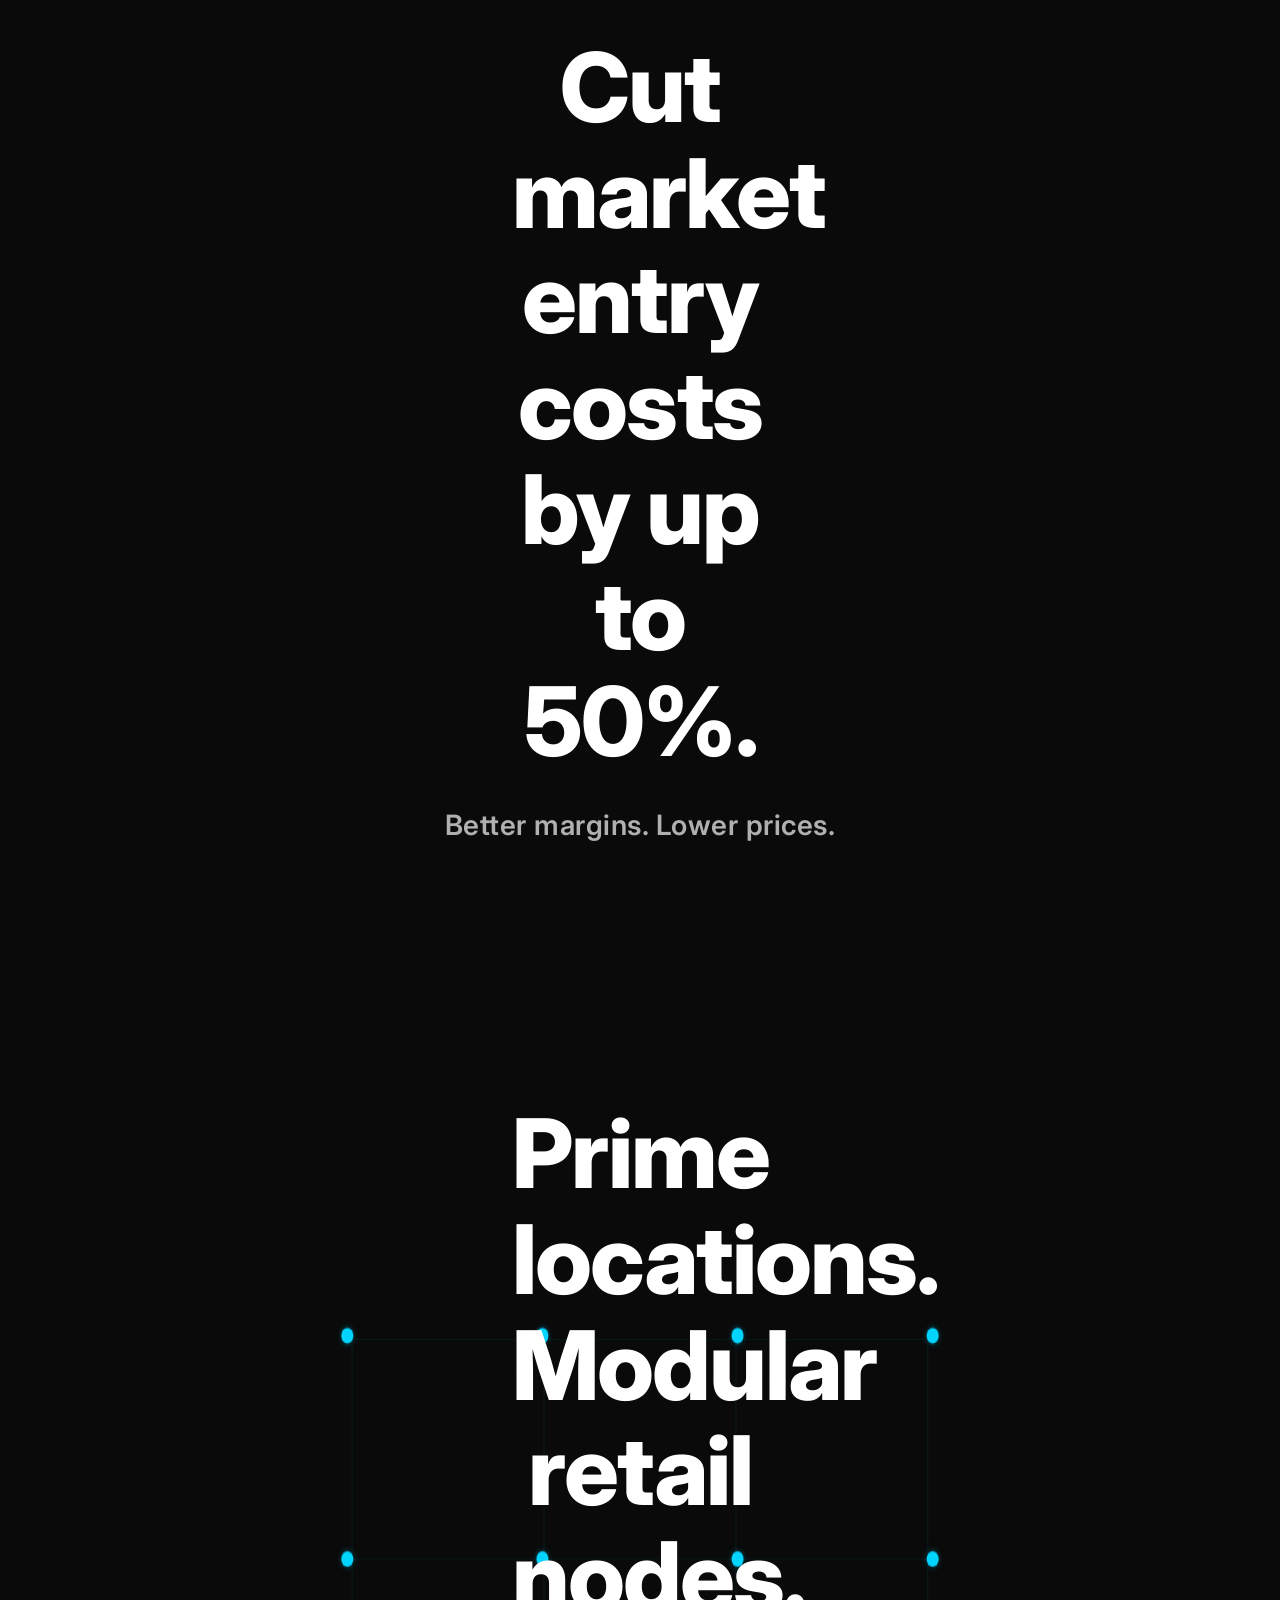
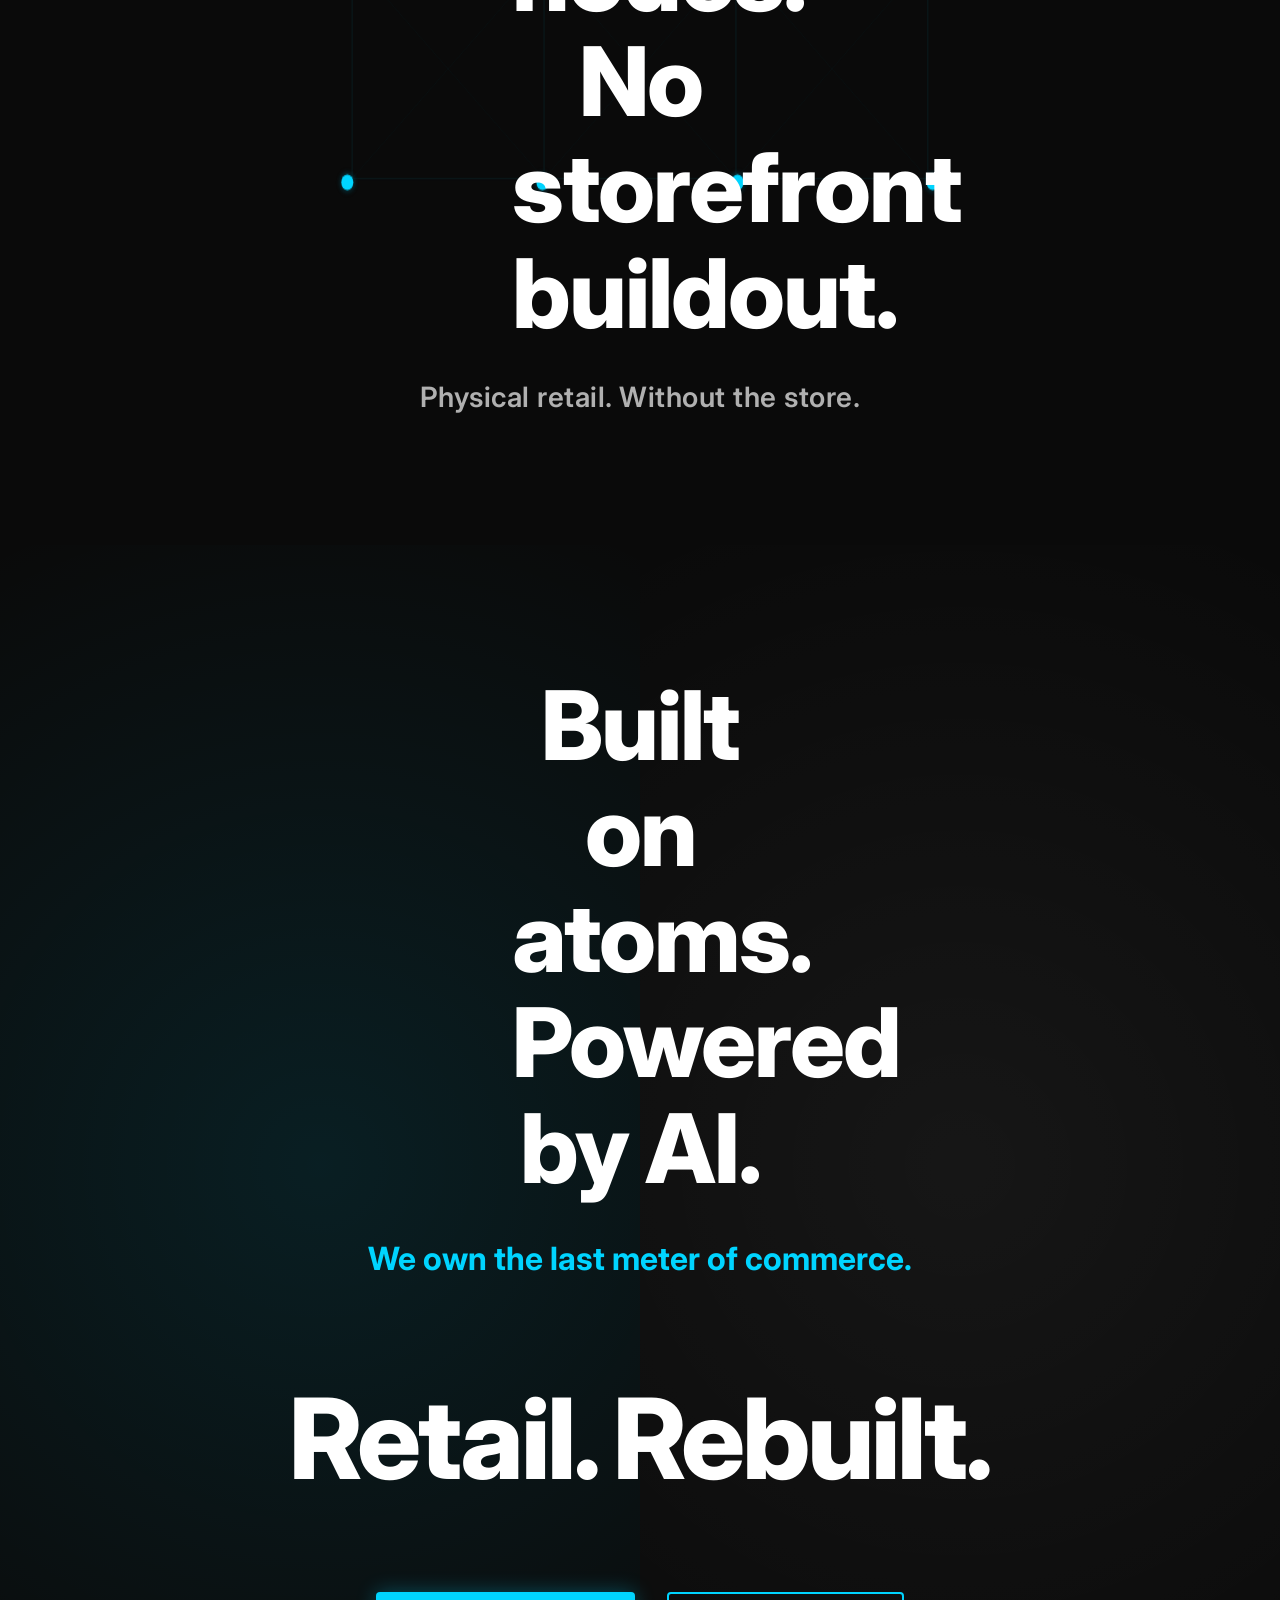
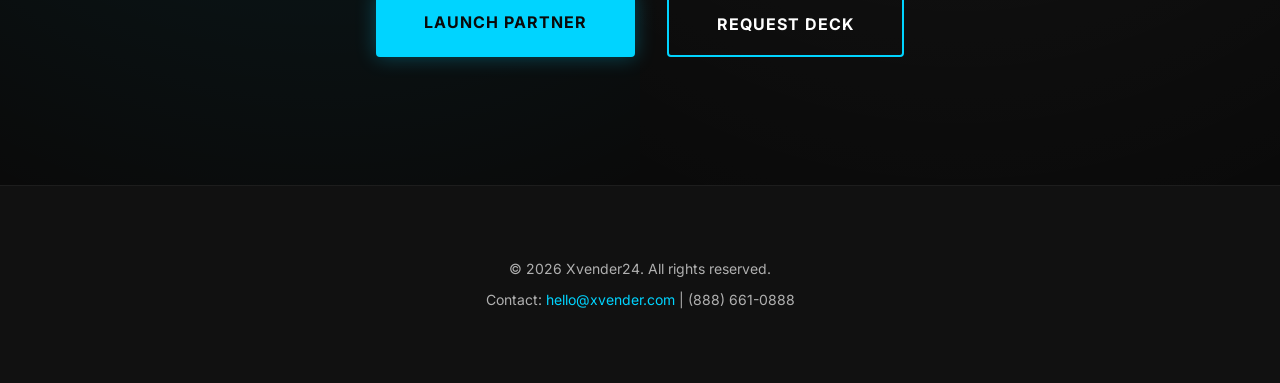
==== commit caf5ee40: "Restore site content to pre-rebrand original version (c65c221)" ====
--- a/index.html
+++ b/index.html
@@ -1,13 +1,10 @@
 <!DOCTYPE html>
-<html lang="en" class="no-js">
+<html lang="en">
 <head>
     <meta charset="UTF-8">
-    <script>document.documentElement.classList.remove('no-js');document.documentElement.classList.add('js');</script>
     <meta name="viewport" content="width=device-width, initial-scale=1.0">
-    <title>Xvender24 - The Operating System for Autonomous Retail</title>
-    <meta name="description" content="Xvender24 develops proprietary software, automation and IoT infrastructure in British Columbia for multi-vendor autonomous retail environments.">
+    <title>Xvender24 - The Offline Amazon for Modern Brands</title>
     <link rel="stylesheet" href="css/style.css">
-    <link rel="stylesheet" href="css/home.css">
     <link rel="preconnect" href="https://fonts.googleapis.com">
     <link rel="preconnect" href="https://fonts.gstatic.com" crossorigin>
     <link href="https://fonts.googleapis.com/css2?family=Inter:wght@400;600;700;800&display=swap" rel="stylesheet">
@@ -16,11 +13,11 @@
     <!-- Navigation -->
     <nav class="nav">
         <div class="nav-container">
-            <div class="logo"><a href="index.html">Xvender24</a></div>
+            <div class="logo">Xvender24</div>
             <ul class="nav-menu">
-                <li><a href="index.html" class="active">Home</a></li>
+                <li><a href="#home">Home</a></li>
                 <li><a href="about.html">About</a></li>
-                <li><a href="technology.html">Technology</a></li>
+                <li><a href="location.html">Location</a></li>
                 <li><a href="how-it-works.html">How it Works</a></li>
                 <li><a href="vendors.html">Vendors</a></li>
                 <li><a href="partners.html">Partners</a></li>
@@ -32,92 +29,76 @@
 
     <!-- Main Content -->
     <main class="main-content">
-
-        <!-- SCREEN 1: HERO -->
+        
+        <!-- SCREEN 1: CATEGORY DEFINITION -->
         <section class="screen screen-1" id="screen-1">
             <canvas id="cityCanvas" class="city-canvas"></canvas>
             <div class="screen-content">
-                <h1 class="headline fade-in-up">The Operating System<br>for Autonomous Retail</h1>
-                <p class="subtitle fade-in-up delay-1">Proprietary software, automation and IoT infrastructure<br>developed in British Columbia for multi-vendor<br>autonomous retail environments.</p>
+                <h1 class="headline fade-in-up">The Offline Amazon<br>for Modern Brands</h1>
+                <p class="subtitle fade-in-up delay-1">Plug-and-play retail infrastructure.<br>Open 24/7.</p>
             </div>
         </section>
 
-        <!-- SCREEN 2: TECHNOLOGY MODULES -->
+        <!-- SCREEN 2: THE PROBLEM -->
         <section class="screen screen-2" id="screen-2">
             <div class="screen-content">
-                <h2 class="headline fade-in-up">One platform.<br>Six layers of technology.</h2>
-                <div class="modules-grid">
-                    <div class="module-item fade-in-seq" data-delay="0">
-                        <span class="module-index">01</span>
-                        <h3 class="module-name">Vendor Management</h3>
-                        <p class="module-desc">Onboarding, catalogue, allocation and vendor performance.</p>
-                    </div>
-                    <div class="module-item fade-in-seq" data-delay="1">
-                        <span class="module-index">02</span>
-                        <h3 class="module-name">Inventory Intelligence</h3>
-                        <p class="module-desc">Real-time stock signals and replenishment coordination.</p>
-                    </div>
-                    <div class="module-item fade-in-seq" data-delay="2">
-                        <span class="module-index">03</span>
-                        <h3 class="module-name">Customer Membership &amp; Loyalty</h3>
-                        <p class="module-desc">Digital identities, controlled access and loyalty programs.</p>
-                    </div>
-                    <div class="module-item fade-in-seq" data-delay="3">
-                        <span class="module-index">04</span>
-                        <h3 class="module-name">Automated Settlement</h3>
-                        <p class="module-desc">Transaction allocation, reconciliation and settlement.</p>
-                    </div>
-                    <div class="module-item fade-in-seq" data-delay="4">
-                        <span class="module-index">05</span>
-                        <h3 class="module-name">Remote Site Management</h3>
-                        <p class="module-desc">Monitoring, control and diagnostics across deployed sites.</p>
-                    </div>
-                    <div class="module-item fade-in-seq" data-delay="5">
-                        <span class="module-index">06</span>
-                        <h3 class="module-name">IoT &amp; Device Integration</h3>
-                        <p class="module-desc">Connected devices, telemetry and hardware integration.</p>
-                    </div>
+                <h2 class="headline fade-in-up">Retail is expensive.</h2>
+                <div class="cost-layers">
+                    <p class="cost-item fade-in-seq" data-delay="0">Rent.</p>
+                    <p class="cost-item fade-in-seq" data-delay="1">Staff.</p>
+                    <p class="cost-item fade-in-seq" data-delay="2">Delivery tax.</p>
+                    <p class="cost-item fade-in-seq" data-delay="3">Retail markups.</p>
                 </div>
+                <p class="conclusion fade-in-up delay-4">Consumers pay for infrastructure.</p>
+            </div>
+            <div class="storefront-silhouette">
+                <div class="cost-tag" data-label="Rent"></div>
+                <div class="cost-tag" data-label="Staff"></div>
+                <div class="cost-tag" data-label="Delivery"></div>
+                <div class="cost-tag" data-label="Tax"></div>
+                <div class="cost-tag" data-label="Markups"></div>
             </div>
         </section>
 
-        <!-- SCREEN 3: APPLIED INTELLIGENCE -->
+        <!-- SCREEN 3: THE SHIFT (CORE MOMENT) -->
         <section class="screen screen-3" id="screen-3">
             <div class="screen-content">
-                <h2 class="headline fade-in-up">Applied intelligence,<br>built into the platform.</h2>
-                <p class="subtitle fade-in-up delay-1">The platform applies analytics and machine intelligence to:</p>
-                <div class="ai-list">
-                    <p class="ai-item fade-in-seq" data-delay="0">Demand forecasting</p>
-                    <p class="ai-item fade-in-seq" data-delay="1">Inventory optimization</p>
-                    <p class="ai-item fade-in-seq" data-delay="2">Product performance analytics</p>
-                    <p class="ai-item fade-in-seq" data-delay="3">Automated replenishment recommendations</p>
-                    <p class="ai-item fade-in-seq" data-delay="4">Customer behaviour analytics</p>
+                <div class="cost-bar-container">
+                    <div class="cost-bar" id="costBar">
+                        <div class="cost-segment delivery" data-label="Delivery 30%"></div>
+                        <div class="cost-segment retail" data-label="Retail 25%"></div>
+                        <div class="cost-segment labor" data-label="Labor Overhead"></div>
+                    </div>
+                    <div class="cost-label-start">100%</div>
+                    <div class="cost-label-end">50%</div>
                 </div>
+                <h2 class="headline fade-in-scale">Cut market entry costs<br>by up to 50%.</h2>
+                <p class="subtitle fade-in-up delay-1">Better margins. Lower prices.</p>
             </div>
         </section>
 
-        <!-- SCREEN 4: DEPLOYMENT SITES -->
+        <!-- SCREEN 4: THE PLATFORM NETWORK -->
         <section class="screen screen-4" id="screen-4">
             <canvas id="networkCanvas" class="network-canvas"></canvas>
             <div class="screen-content">
-                <h2 class="headline fade-in-up">Autonomous Retail<br>Deployment Sites</h2>
-                <p class="subtitle fade-in-up delay-1">Physical locations serve as deployment and commercial validation<br>environments for Xvender24's proprietary technology platform.</p>
+                <h2 class="headline fade-in-up">Prime locations.<br>Modular retail nodes.<br>No storefront buildout.</h2>
+                <p class="subtitle fade-in-up delay-1">Physical retail. Without the store.</p>
             </div>
         </section>
 
-        <!-- SCREEN 5: CTA -->
+        <!-- SCREEN 5: STRATEGIC POSITION + CTA -->
         <section class="screen screen-5" id="screen-5">
             <div class="split-effect">
                 <div class="split-left particles-canvas"></div>
                 <div class="split-right product-silhouette"></div>
             </div>
             <div class="screen-content">
-                <h2 class="headline fade-in-up">Technology for<br>Autonomous Retail</h2>
-                <p class="tagline fade-in-up delay-1">Platform access for vendors, operators and investors.</p>
-                <div class="cta-buttons fade-in-up delay-2">
+                <h2 class="headline fade-in-up">Built on atoms.<br>Powered by AI.</h2>
+                <p class="tagline fade-in-up delay-1">We own the last meter of commerce.</p>
+                <h3 class="final-line fade-in-scale delay-2">Retail. Rebuilt.</h3>
+                <div class="cta-buttons fade-in-up delay-3">
                     <a href="vendors.html" class="btn btn-primary">Launch Partner</a>
                     <a href="investors.html" class="btn btn-secondary">Request Deck</a>
-                    <a href="technology.html" class="btn btn-secondary">Explore the Platform</a>
                 </div>
             </div>
         </section>
--- a/css/style.css
+++ b/css/style.css
@@ -453,21 +453,6 @@
     color: var(--text-primary);
 }
 
-/* ===== REDUCED MOTION ===== */
-@media (prefers-reduced-motion: reduce) {
-    /* fall through */
-}
-
-/* ===== PROGRESSIVE ENHANCEMENT FALLBACK ===== */
-/* Content is visible by default (no-js / JS failure).
-   Animation initial states apply only when JS is active. */
-.no-js .fade-in-up,
-.no-js .fade-in-scale,
-.no-js .fade-in-seq {
-    opacity: 1 !important;
-    transform: none !important;
-}
-
 /* ===== RESPONSIVE ===== */
 @media (max-width: 768px) {
     .nav-menu {
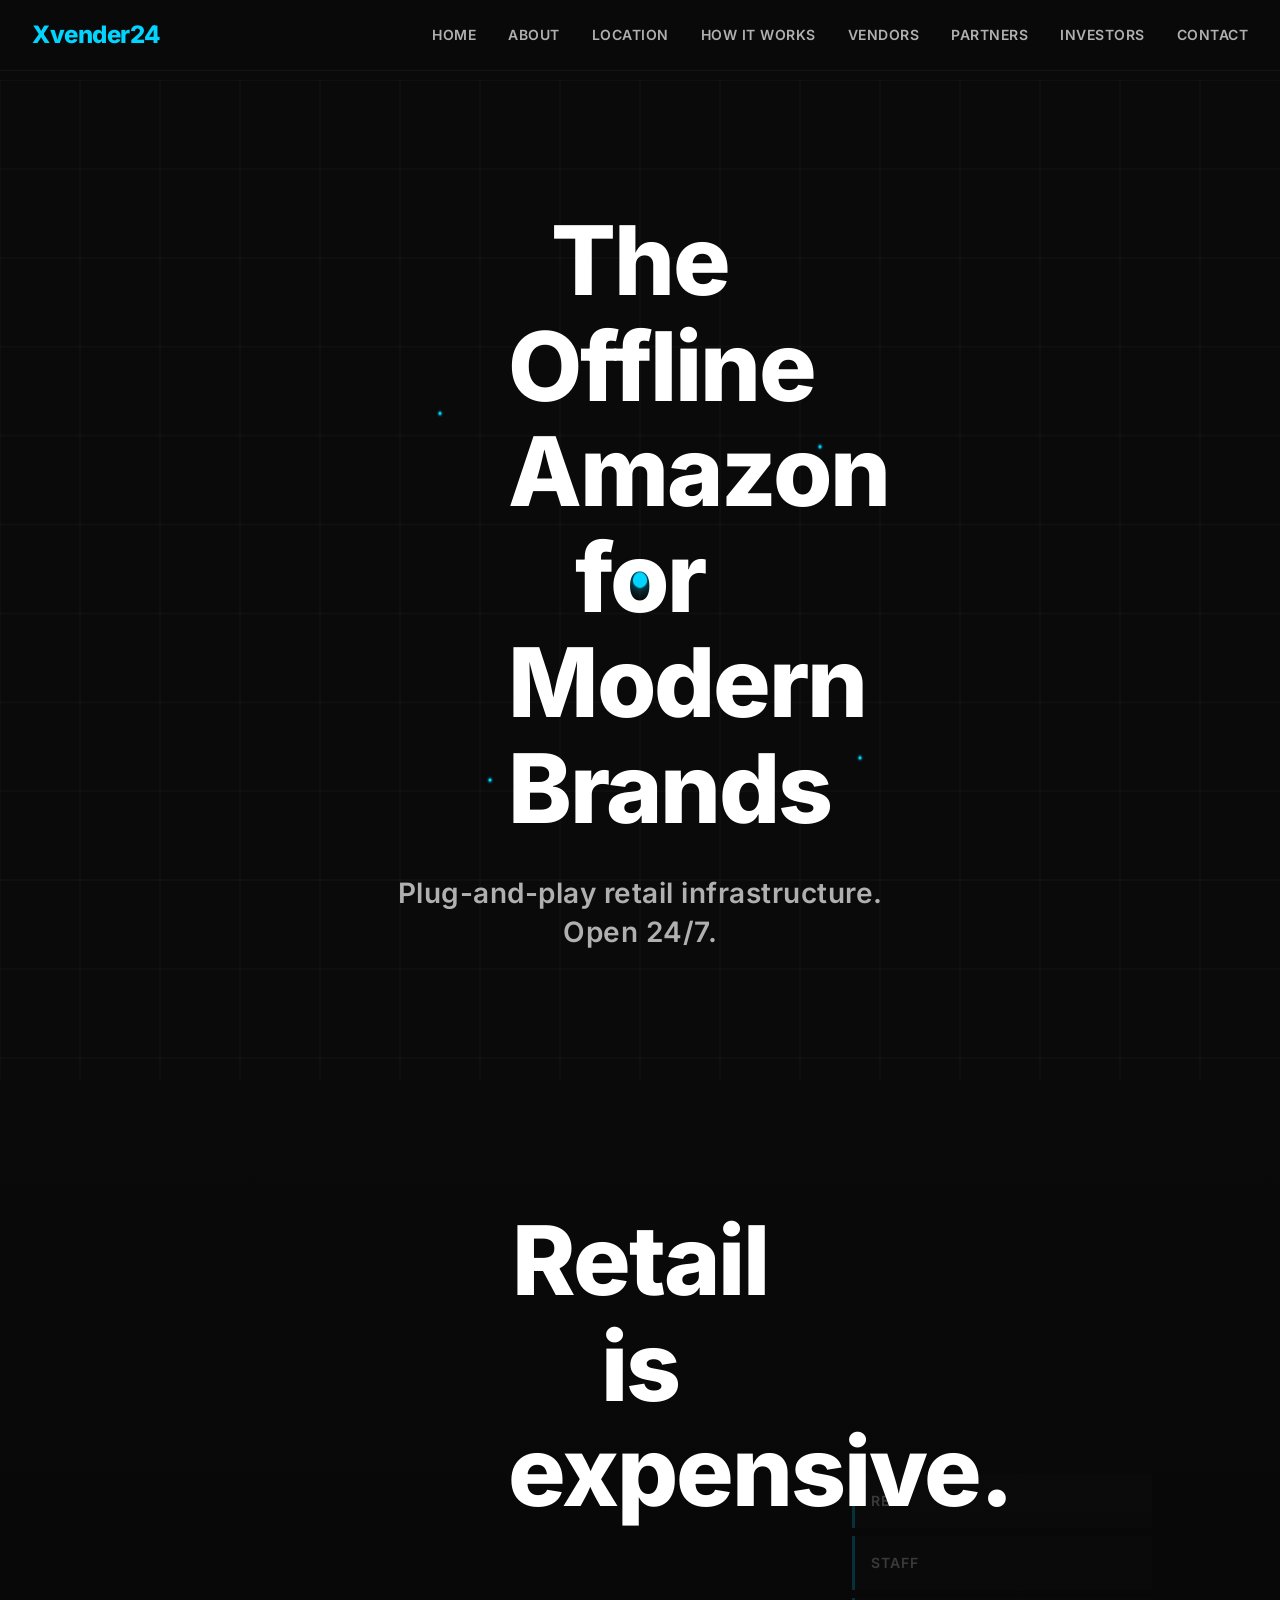
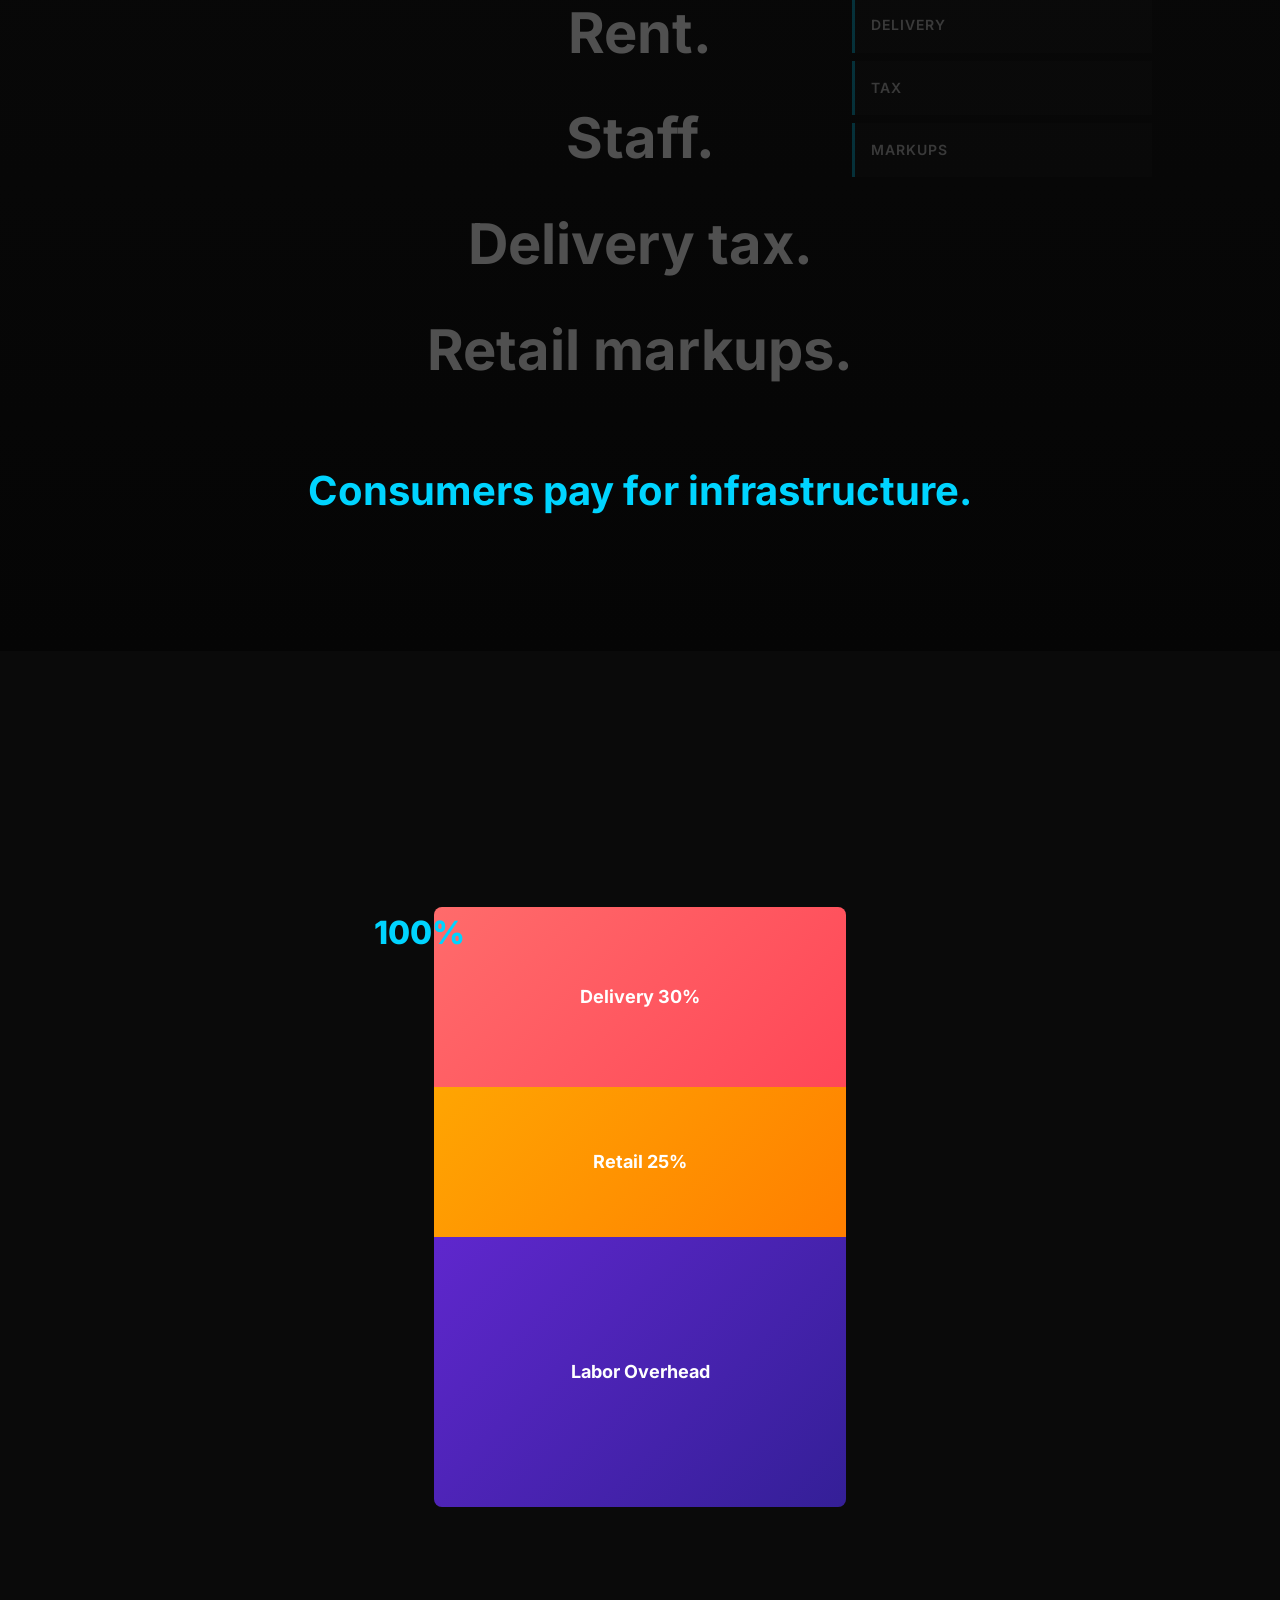
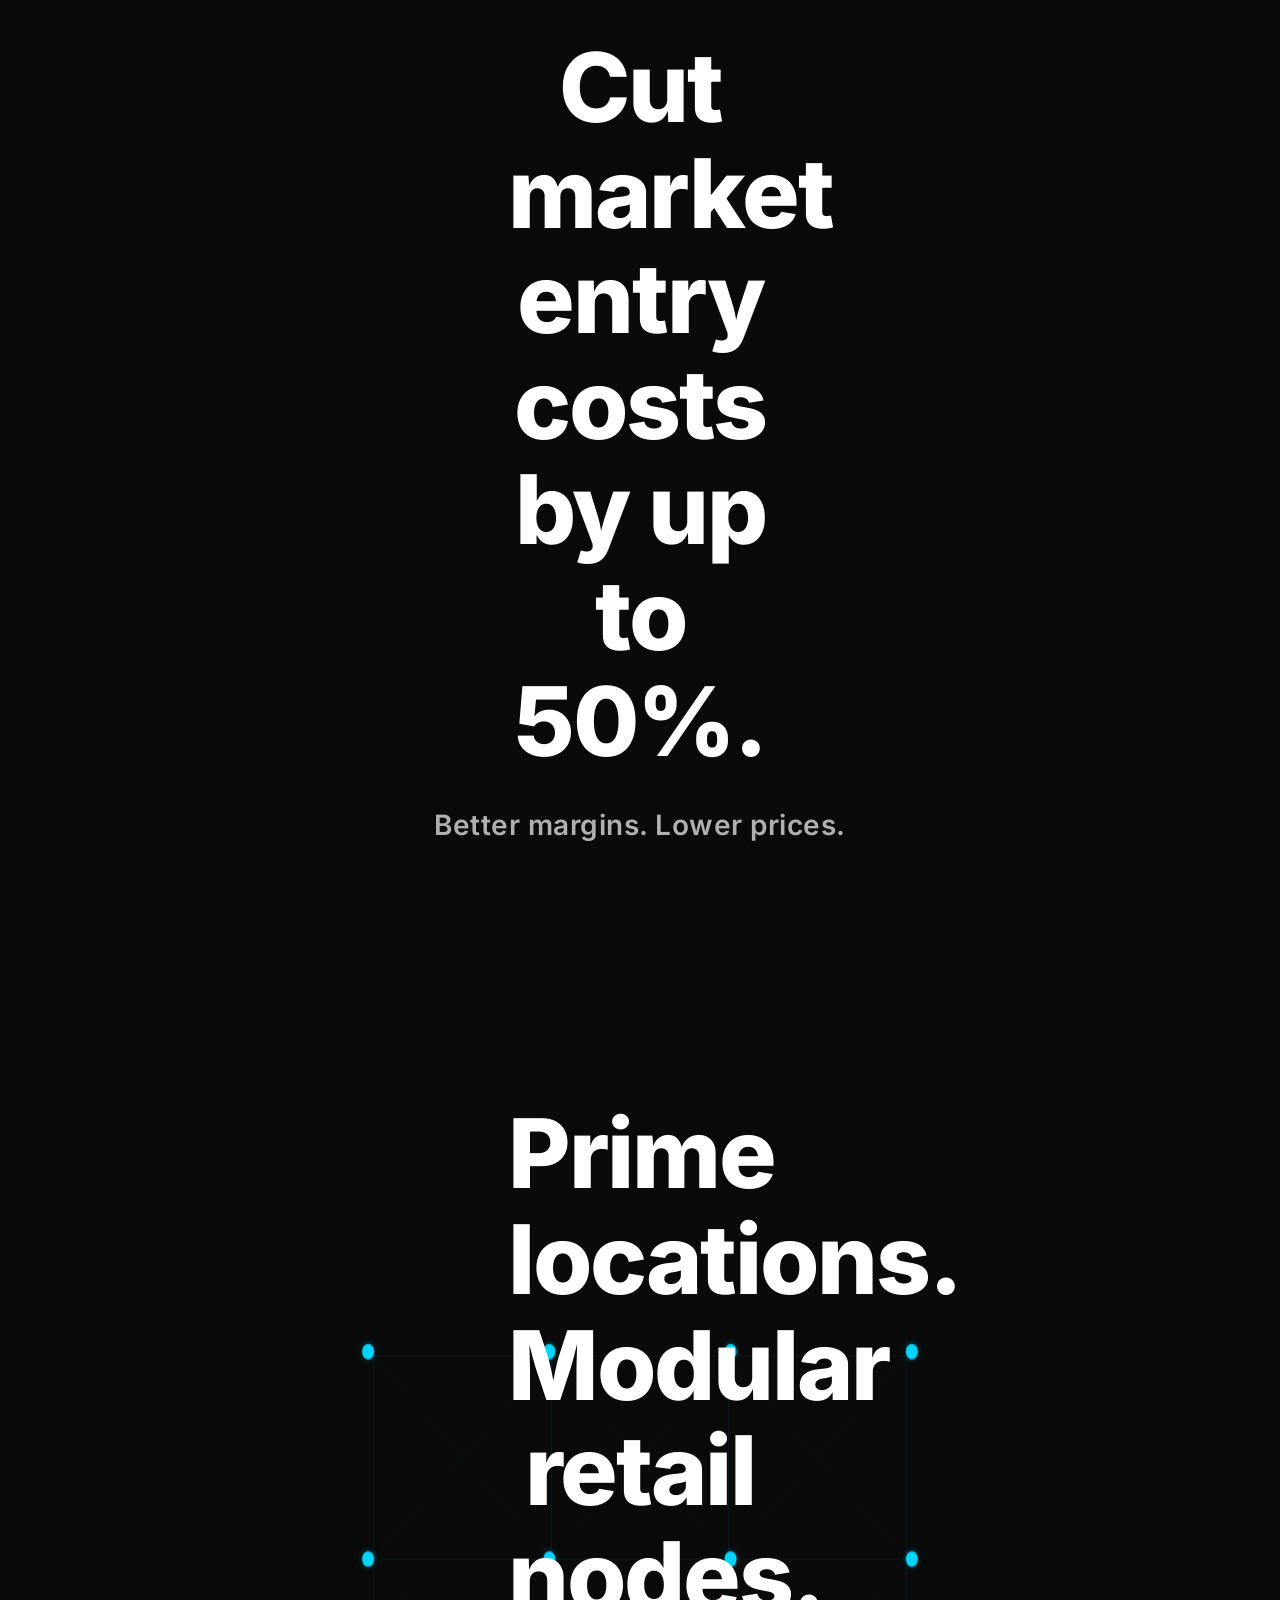
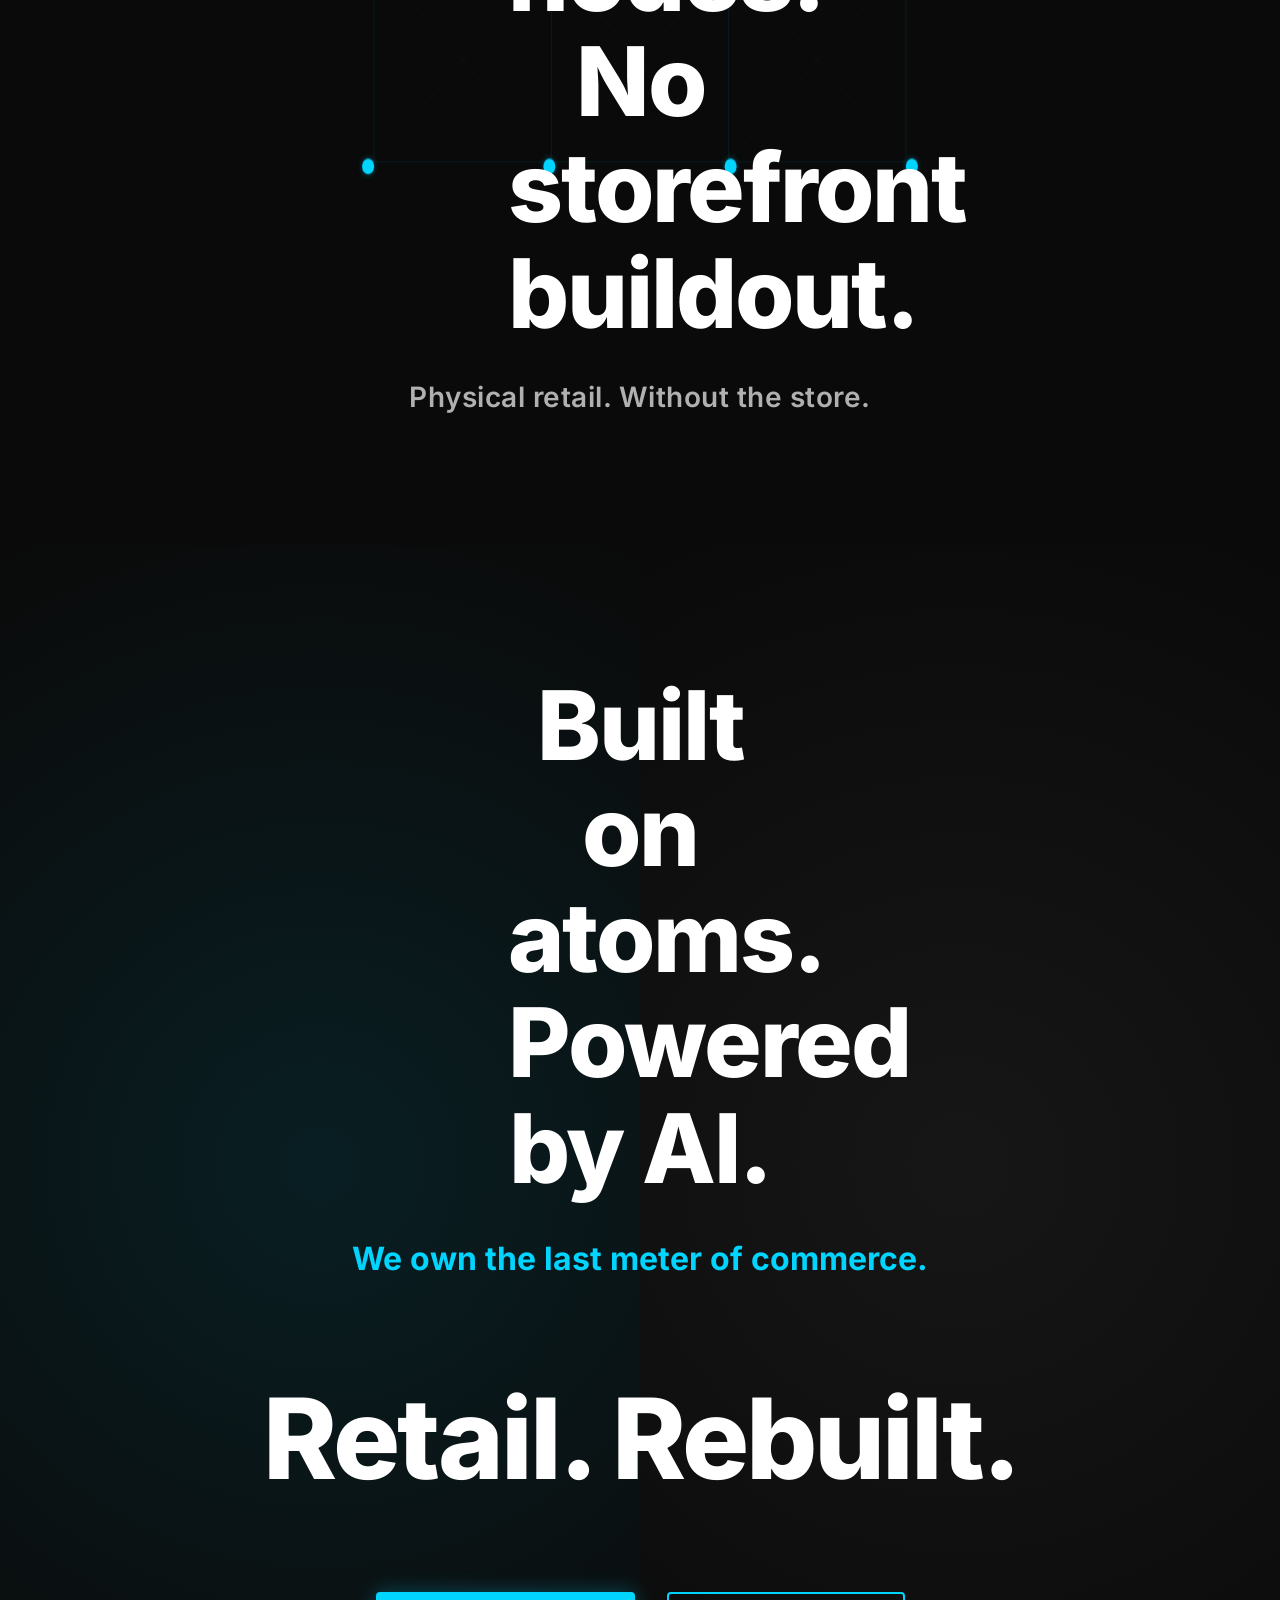
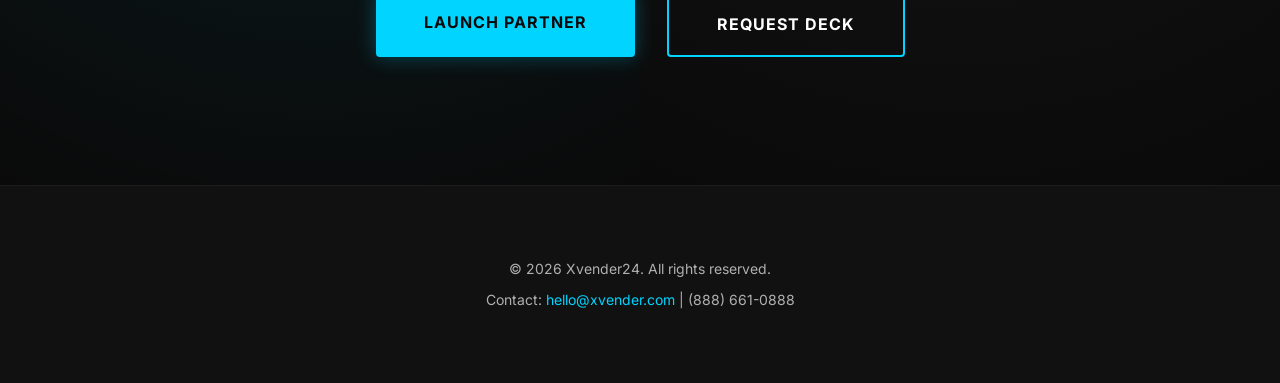
==== commit 5457d0e4: "Self-host Inter and GSAP; remove China-blocked third-party resources - Replace render-blocking fonts" ====
--- a/index.html
+++ b/index.html
@@ -5,9 +5,7 @@
     <meta name="viewport" content="width=device-width, initial-scale=1.0">
     <title>Xvender24 - The Offline Amazon for Modern Brands</title>
     <link rel="stylesheet" href="css/style.css">
-    <link rel="preconnect" href="https://fonts.googleapis.com">
-    <link rel="preconnect" href="https://fonts.gstatic.com" crossorigin>
-    <link href="https://fonts.googleapis.com/css2?family=Inter:wght@400;600;700;800&display=swap" rel="stylesheet">
+    <link rel="stylesheet" href="css/fonts.css">
 </head>
 <body>
     <!-- Navigation -->
--- a/css/fonts.css
+++ b/css/fonts.css
@@ -0,0 +1,23 @@
+/* Self-hosted Inter (variable, latin + latin-ext).
+   Replaces fonts.googleapis.com / fonts.gstatic.com, which are unreachable
+   from mainland China. Render-blocking third-party font requests were the
+   main cause of blank/partial page loads there.
+   Files live in /fonts/ and are served from the same origin. */
+
+@font-face {
+    font-family: 'Inter';
+    font-style: normal;
+    font-weight: 300 800;
+    font-display: swap;
+    src: url('../fonts/inter-latin-ext.woff2') format('woff2');
+    unicode-range: U+0100-02BA, U+02BD-02C5, U+02C7-02CC, U+02CE-02D7, U+02DD-02FF, U+0304, U+0308, U+0329, U+1D00-1DBF, U+1E00-1E9F, U+1EF2-1EFF, U+2020, U+20A0-20AB, U+20AD-20C4, U+2113, U+2C60-2C7F, U+A720-A7FF;
+}
+
+@font-face {
+    font-family: 'Inter';
+    font-style: normal;
+    font-weight: 300 800;
+    font-display: swap;
+    src: url('../fonts/inter-latin.woff2') format('woff2');
+    unicode-range: U+0000-00FF, U+0131, U+0152-0153, U+02BB-02BC, U+02C6, U+02DA, U+02DC, U+0304, U+0308, U+0329, U+2000-206F, U+20AC, U+2122, U+2191, U+2193, U+2212, U+2215, U+FEFF, U+FFFD;
+}
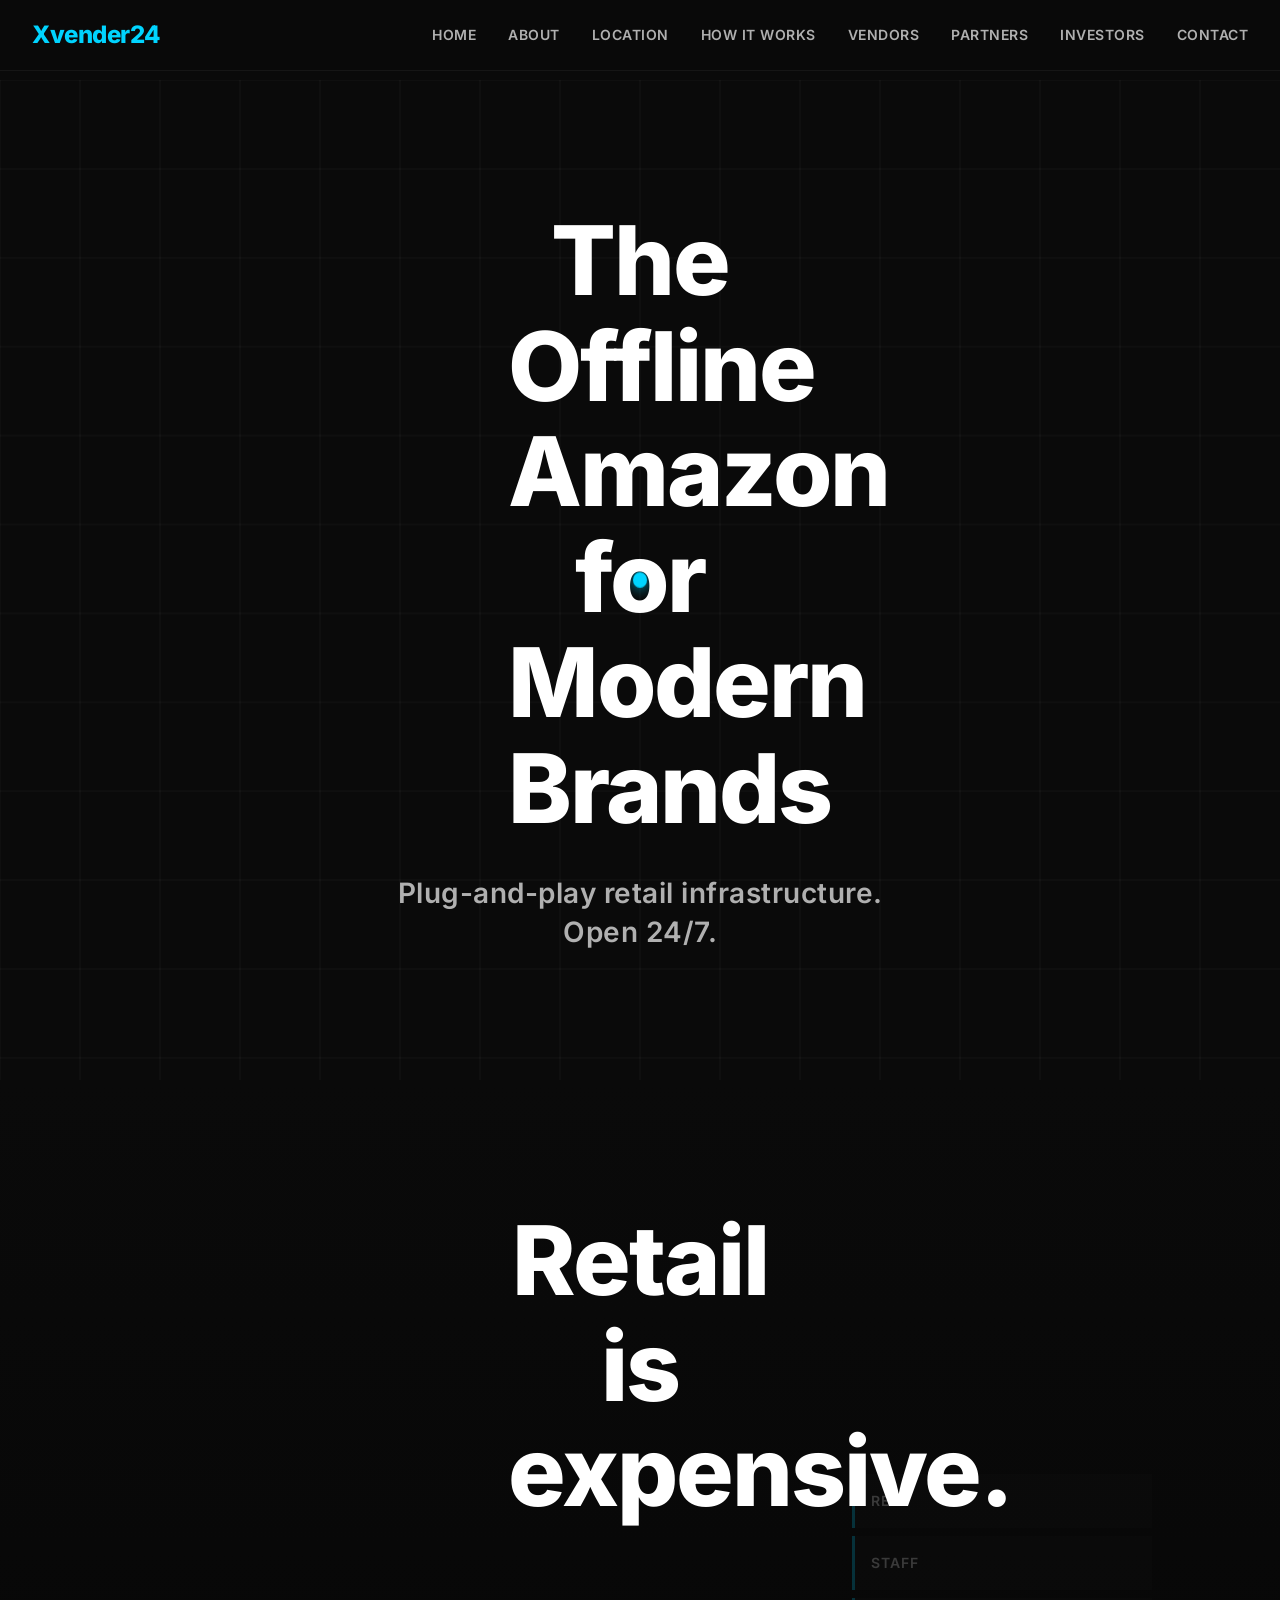
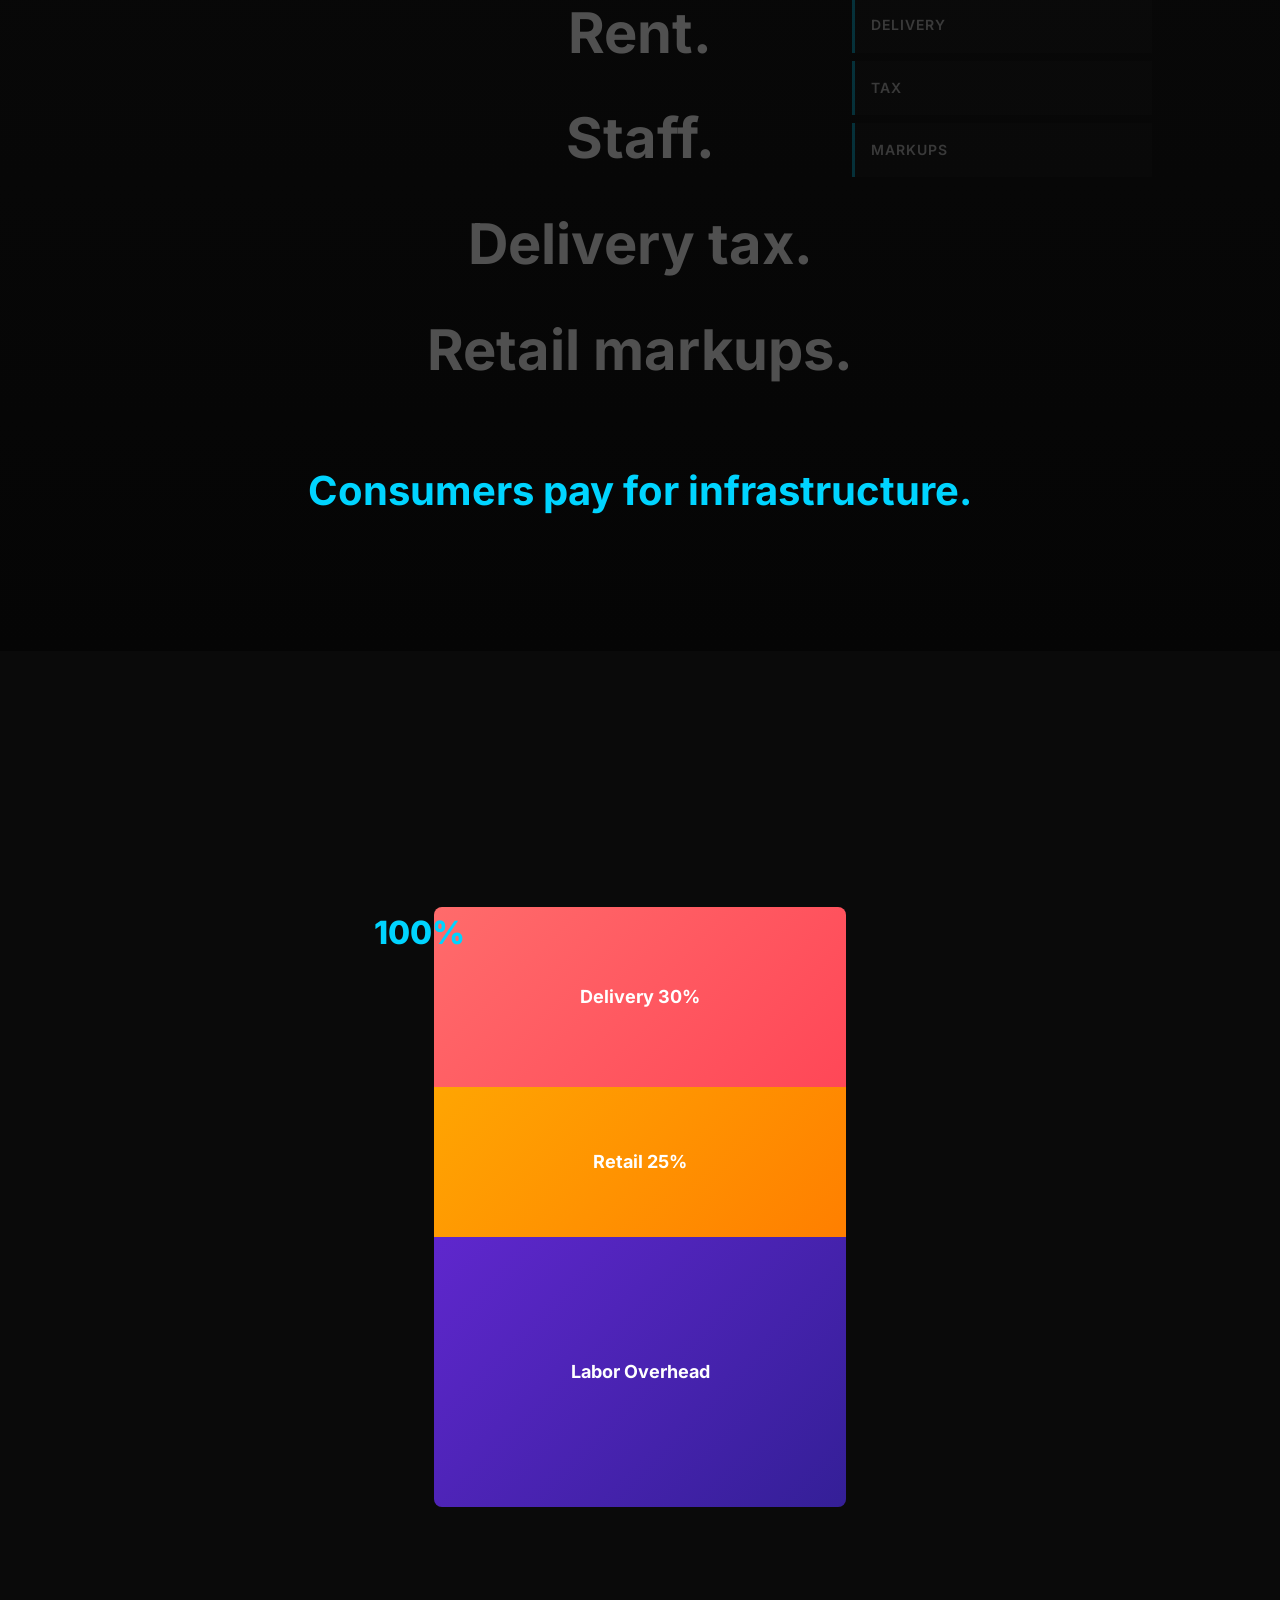
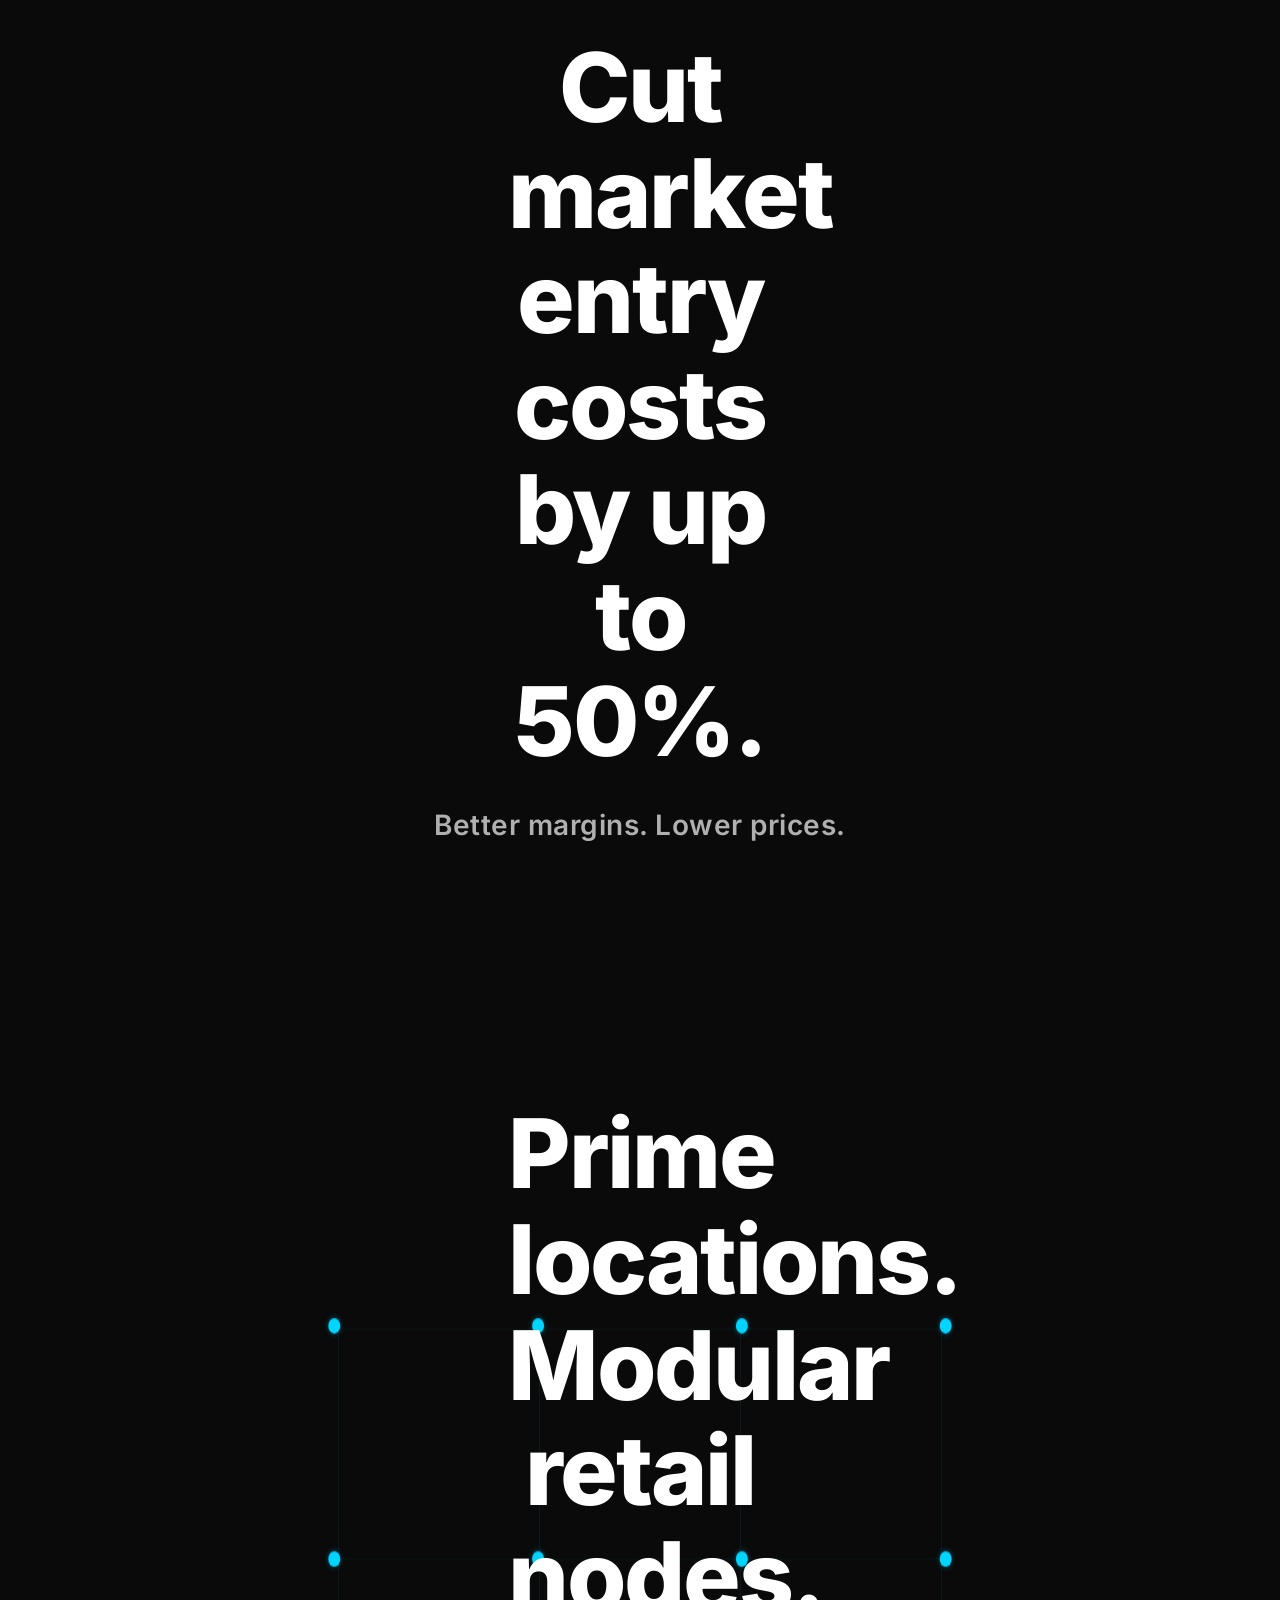
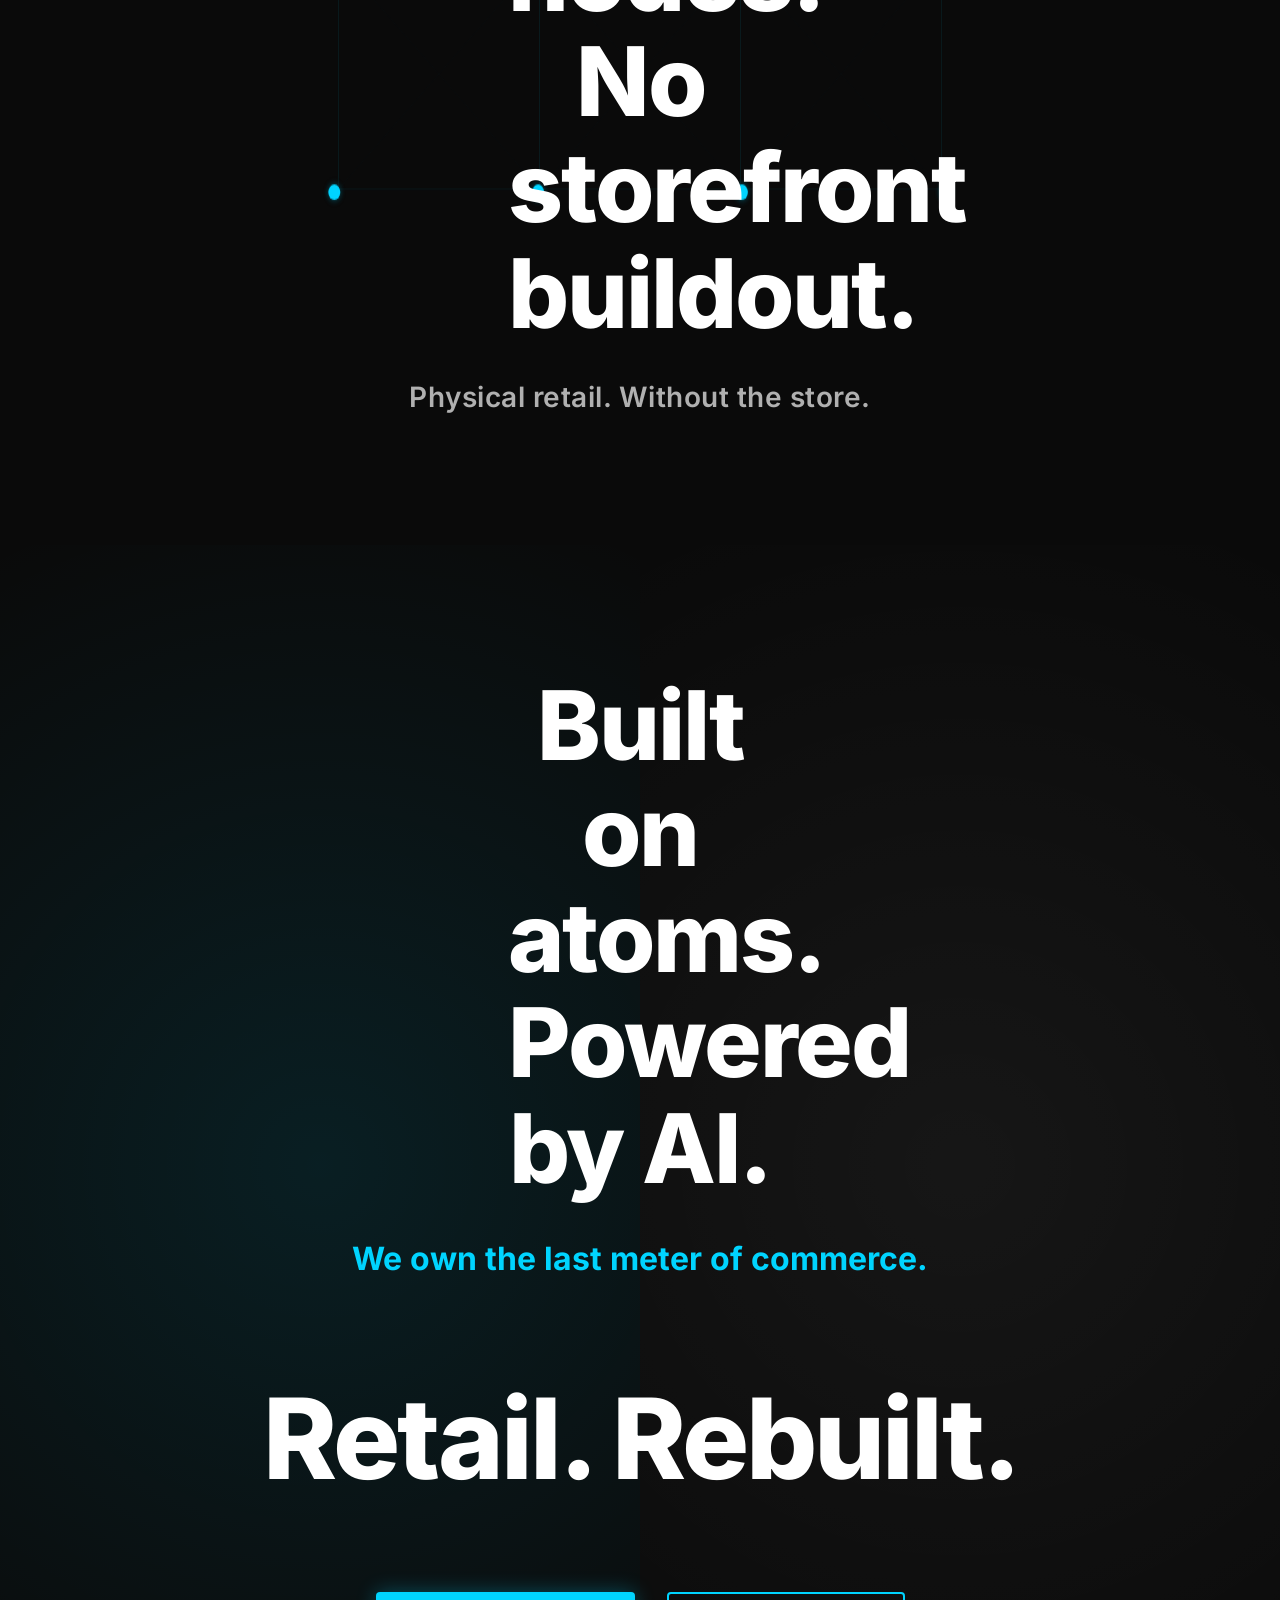
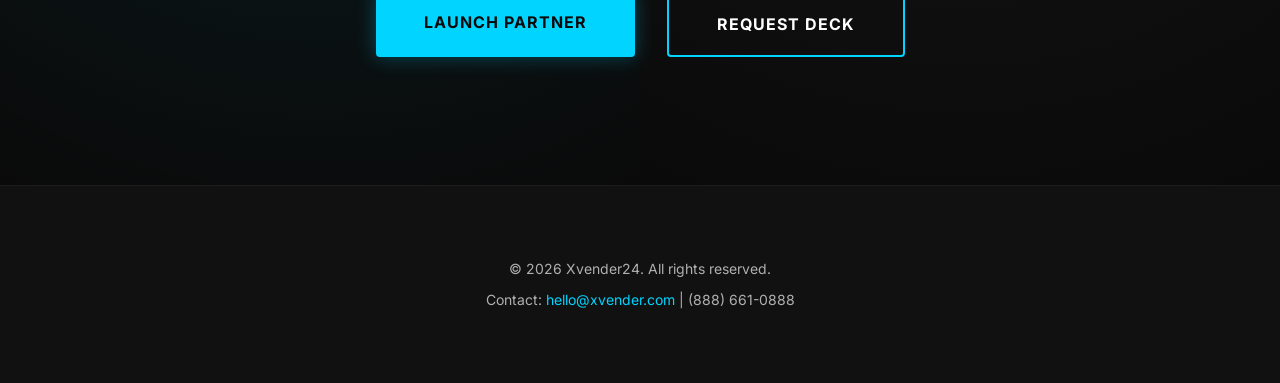
==== commit 0a026c4a: "Add no-JS failsafe so content is never stuck at opacity:0 Main script reveals headline/body via Inte" ====
--- a/index.html
+++ b/index.html
@@ -112,5 +112,14 @@
     </footer>
 
     <script src="js/script.js"></script>
-</body>
+    <!-- xv-anim-failsafe: reveal content even if main script fails (WeChat / old webviews) -->
+    <noscript><style>.fade-in-up,.fade-in-scale,.fade-in-seq{opacity:1 !important;transform:none !important}</style></noscript>
+    <script>
+      setTimeout(function () {
+        if (document.body && !document.body.classList.contains('xv-ready')) {
+          var els = document.querySelectorAll('.fade-in-up,.fade-in-scale,.fade-in-seq,.cost-item,.cost-tag,.cost-label-end');
+          for (var i = 0; i < els.length; i++) els[i].classList.add('visible');
+        }
+      }, 2500);
+    </script></body>
 </html>
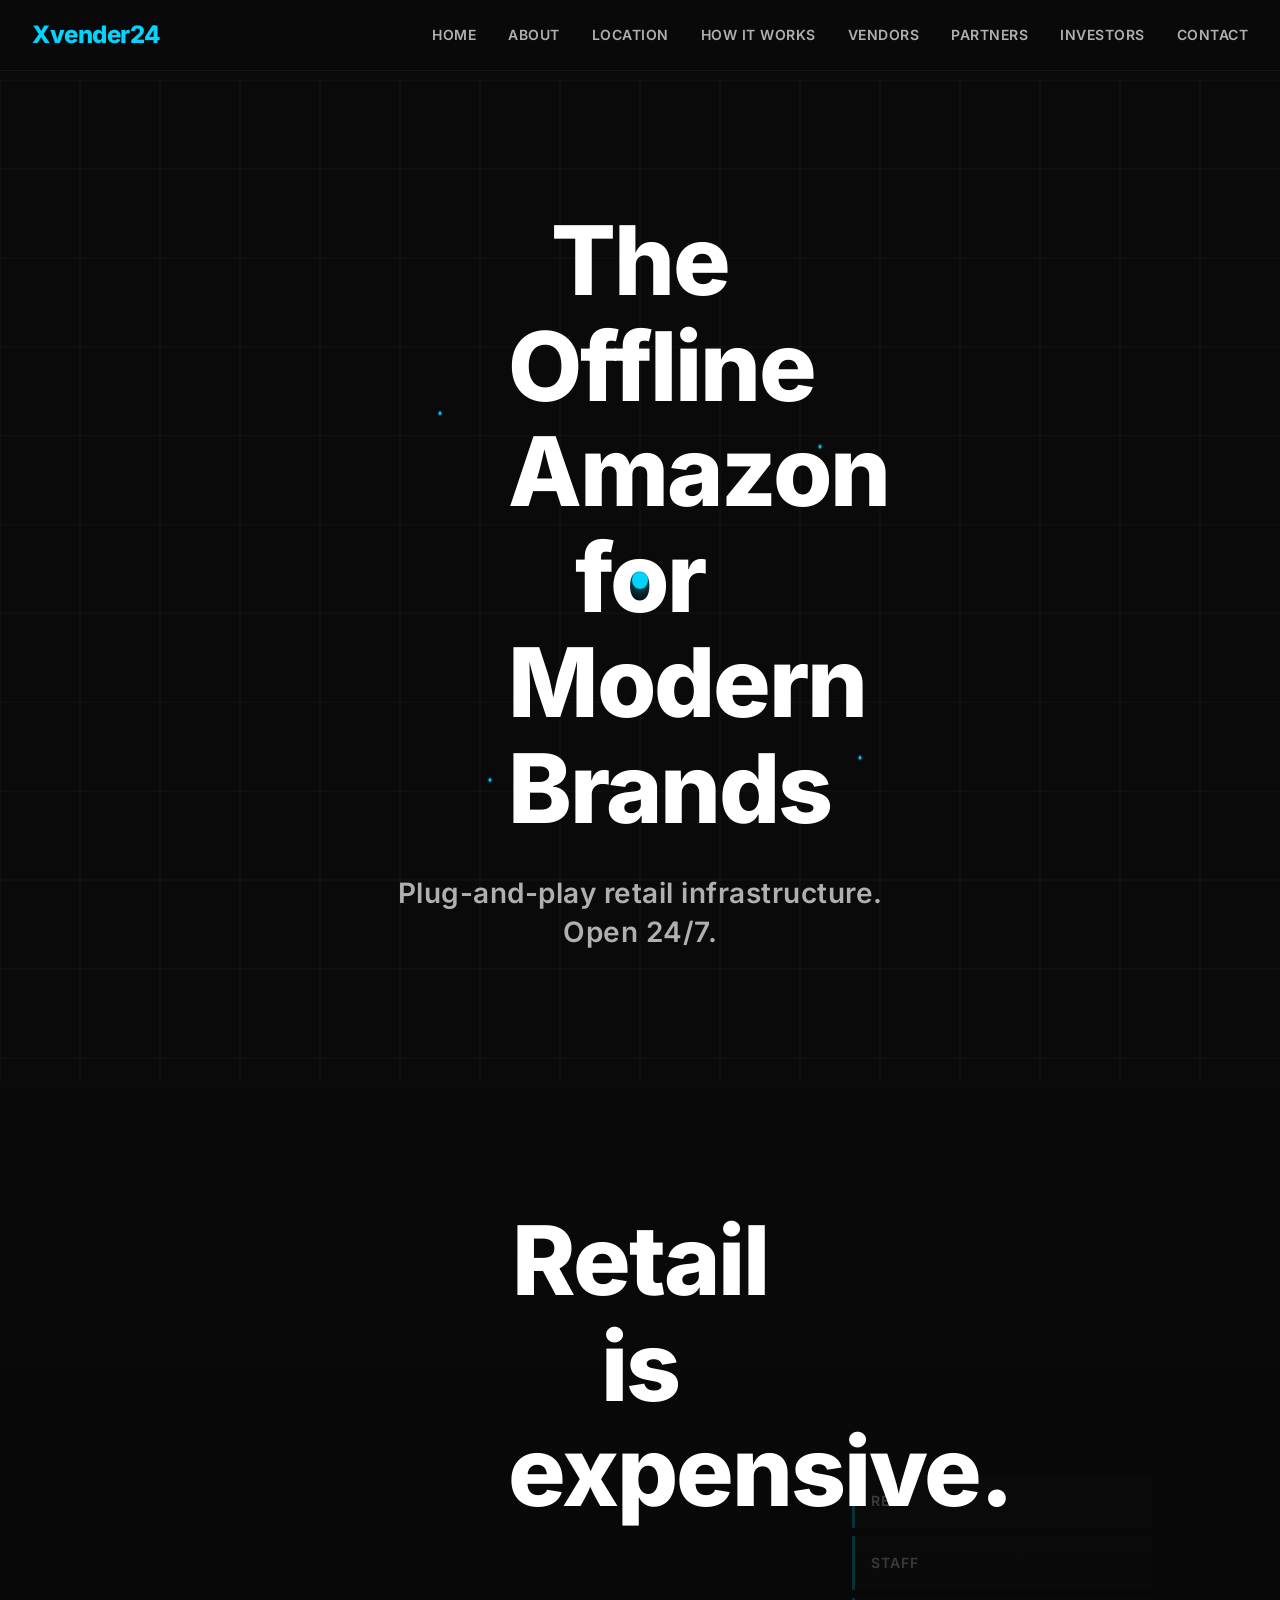
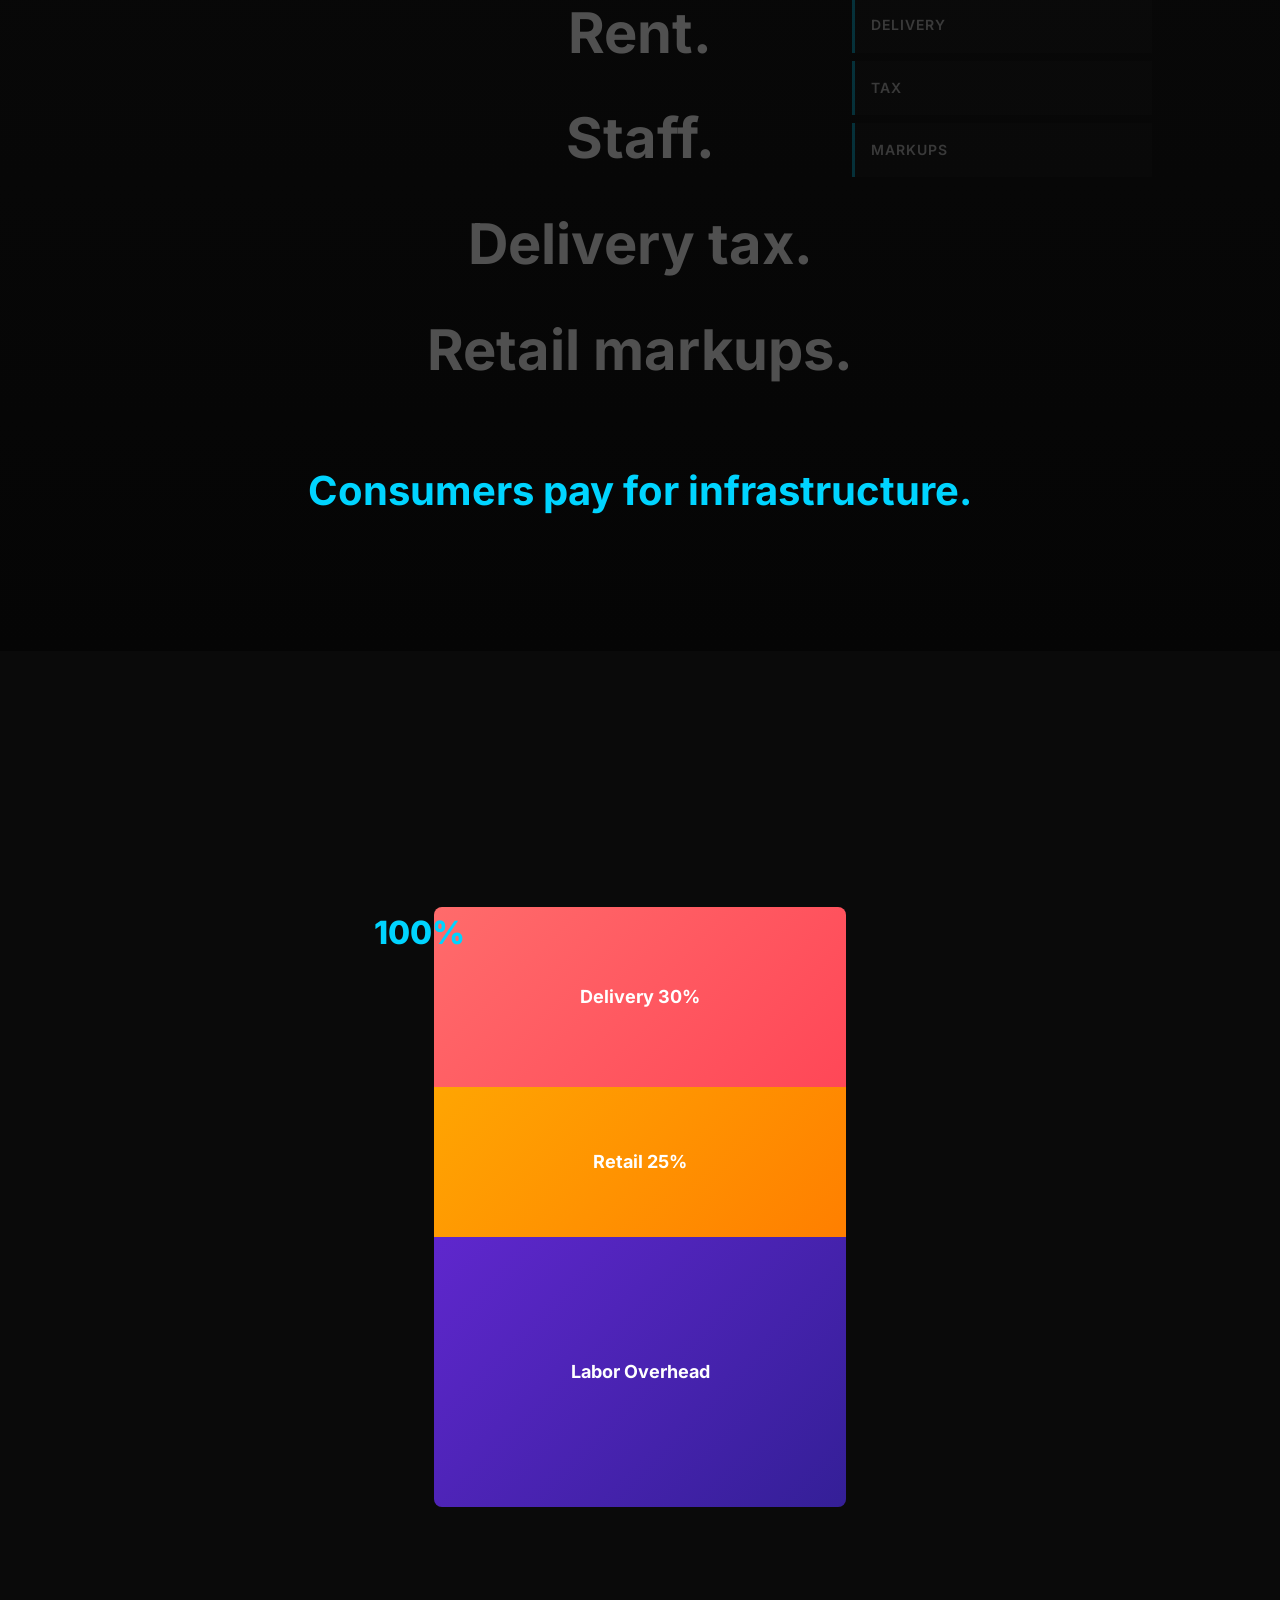
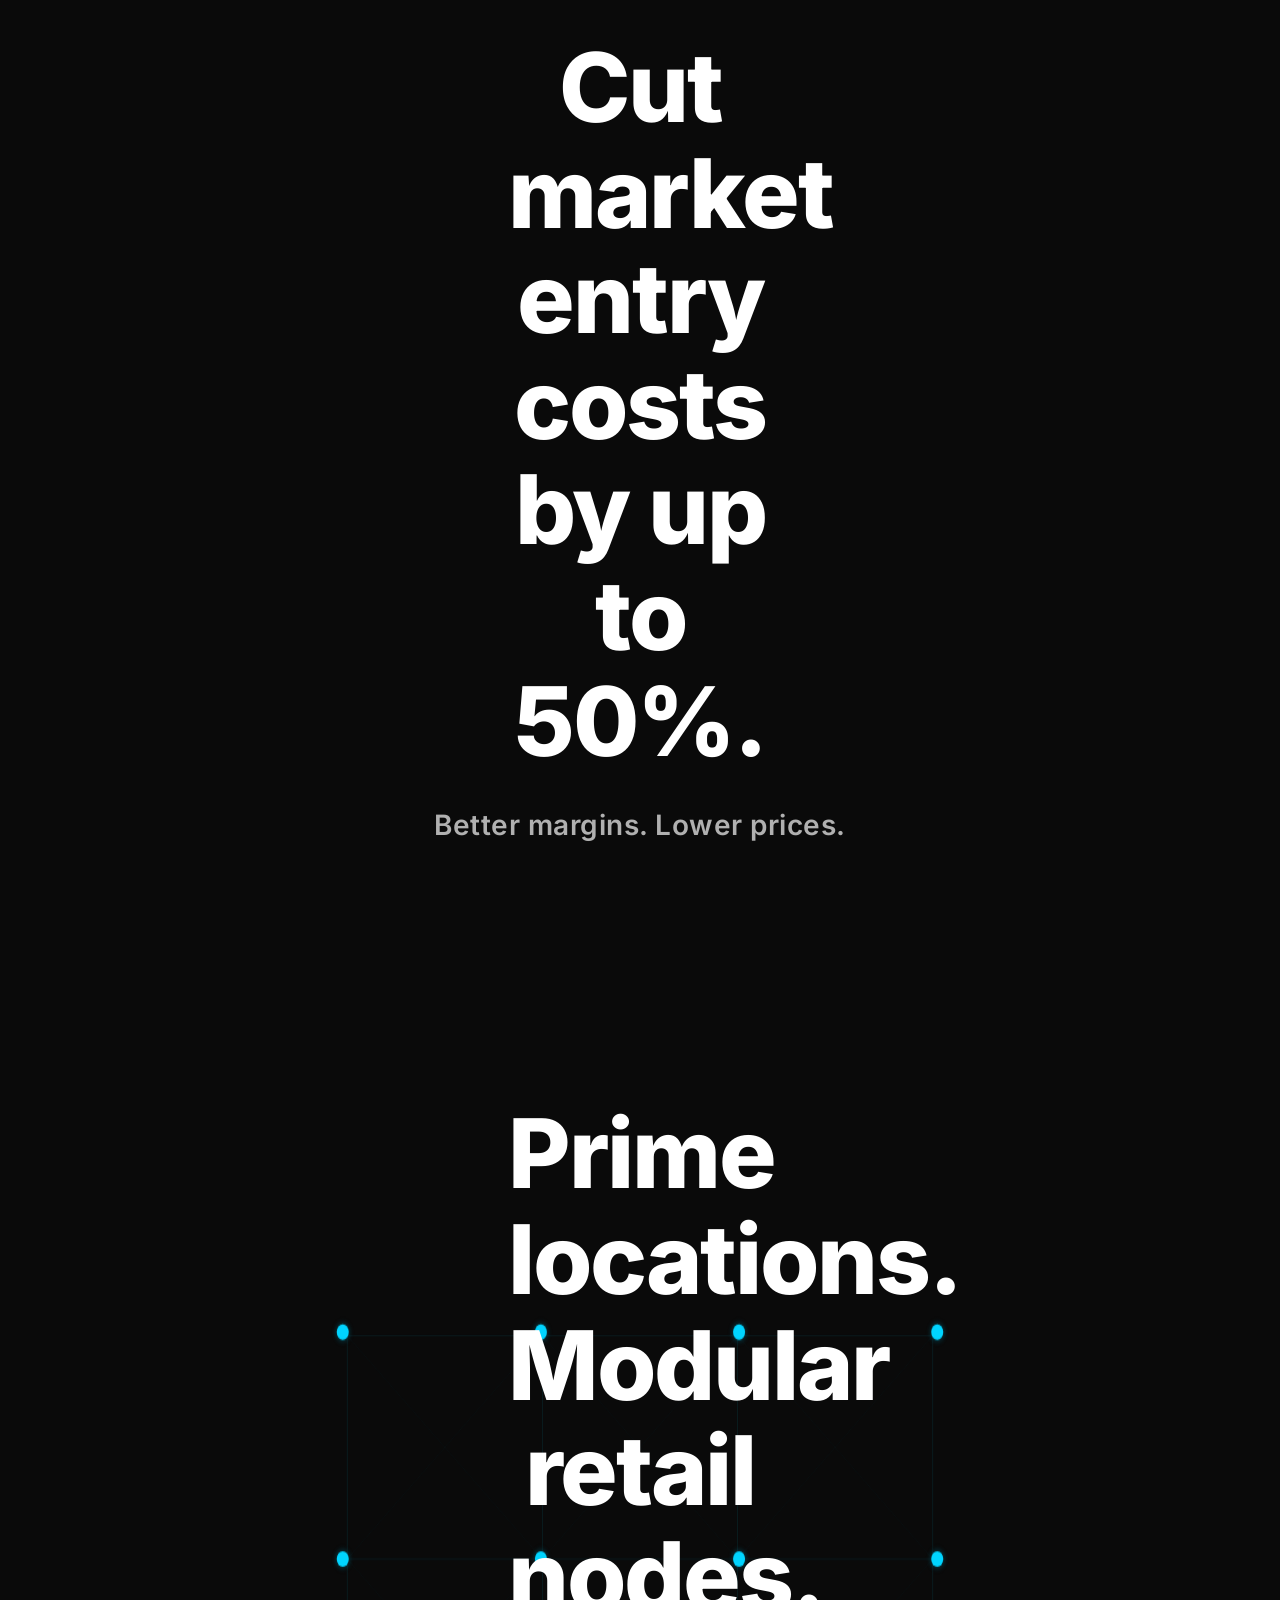
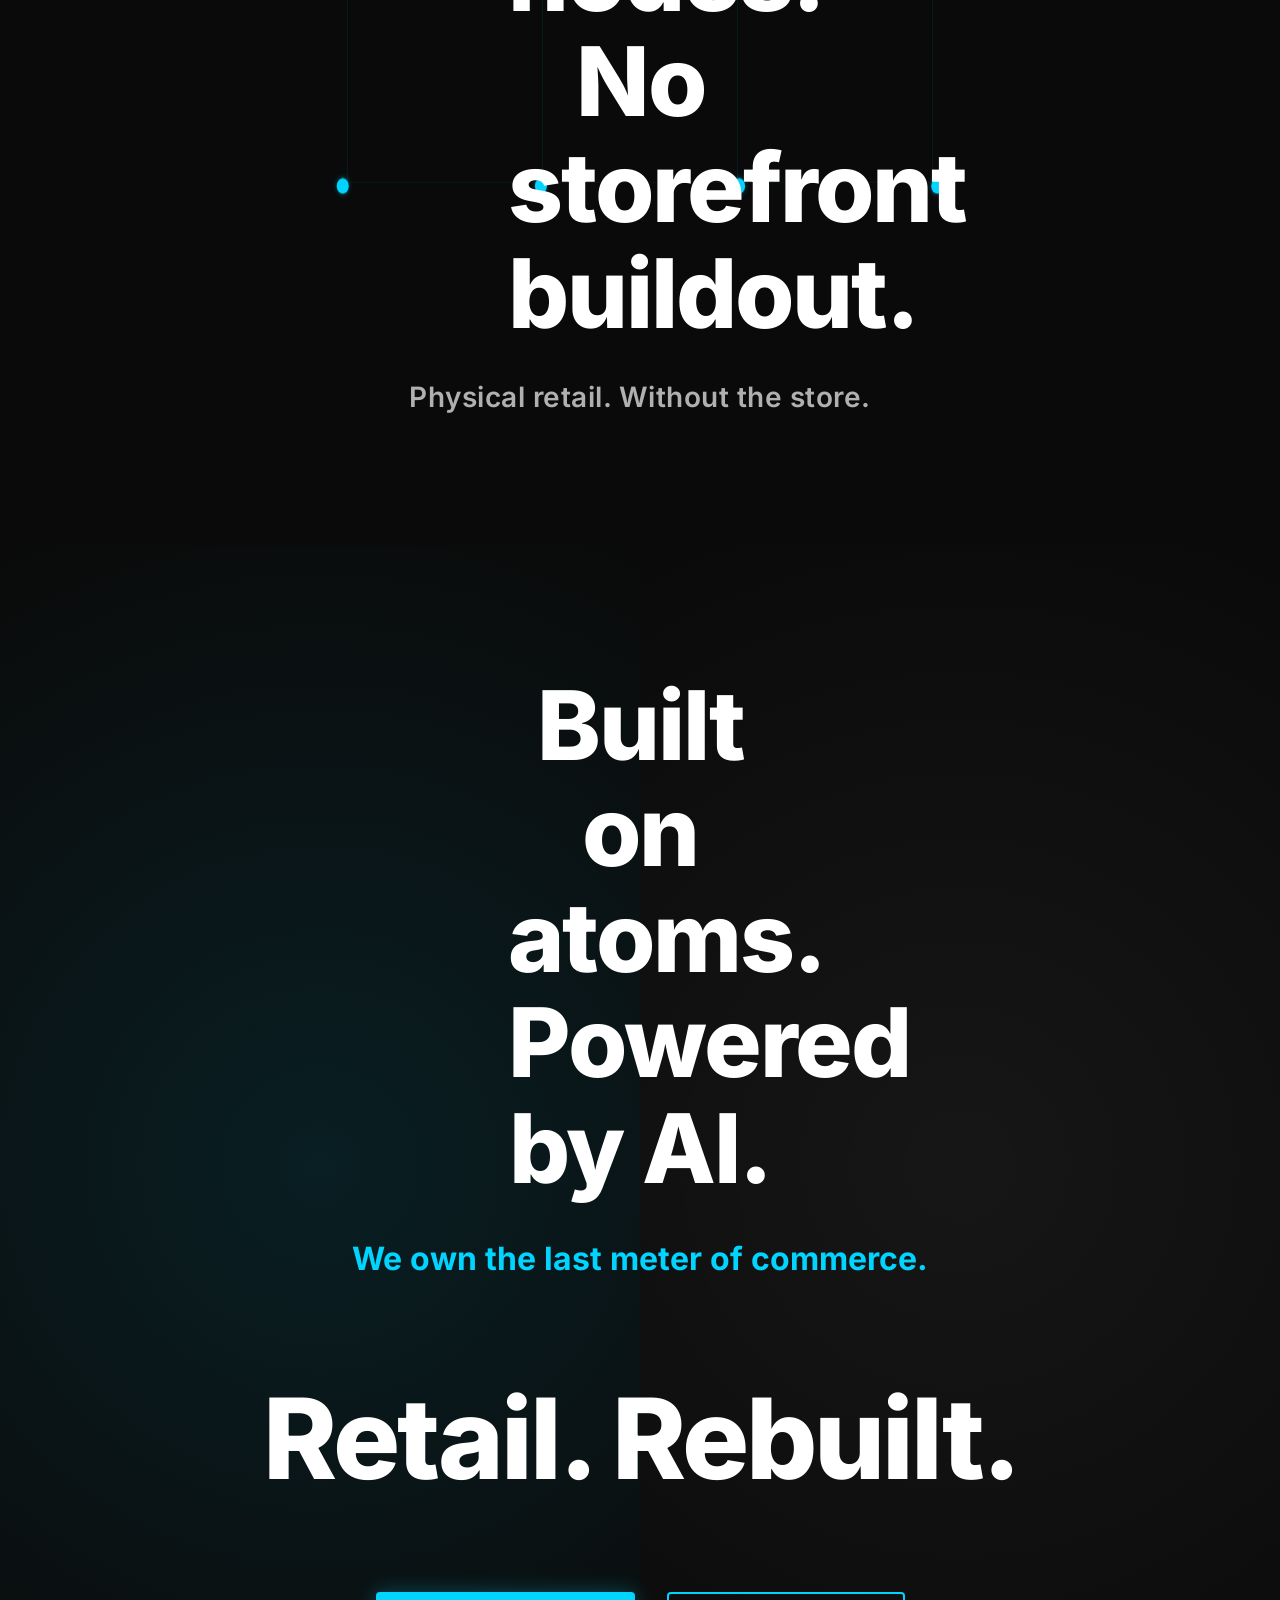
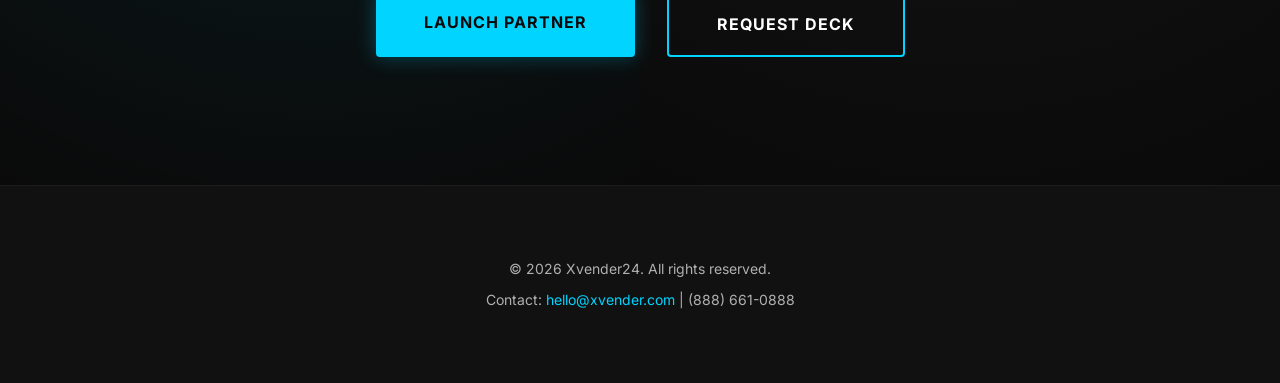
==== commit 23d45ec9: "Cache-bust script.js so the new failsafe marker ships immediately" ====
--- a/index.html
+++ b/index.html
@@ -111,7 +111,7 @@
         </div>
     </footer>
 
-    <script src="js/script.js"></script>
+    <script src="js/script.js?v=20261030"></script>
     <!-- xv-anim-failsafe: reveal content even if main script fails (WeChat / old webviews) -->
     <noscript><style>.fade-in-up,.fade-in-scale,.fade-in-seq{opacity:1 !important;transform:none !important}</style></noscript>
     <script>
